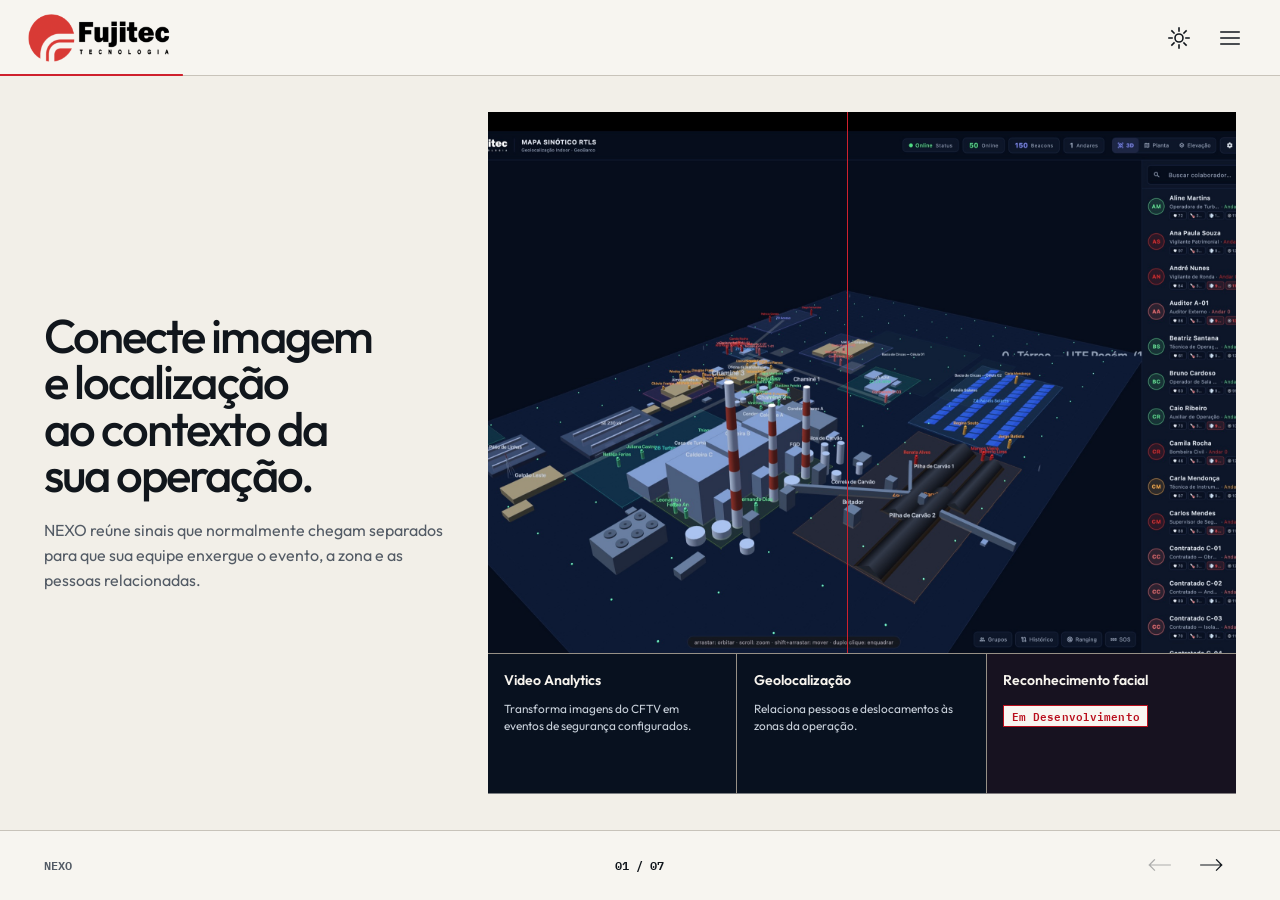
==== fujitec-apresentacao-geo-analitico.html @ db2b3e67 "Apresentação Fujitec NEXO — Video Analytics e Geolocalização Deck linear de 7 telas derivado da apre" ====
<!doctype html>
<html lang="pt-BR">
  <head>
    <meta charset="utf-8">
    <meta name="viewport" content="width=device-width, initial-scale=1, viewport-fit=cover">
    <meta name="theme-color" content="#f2efe8">
    <title>Fujitec — NEXO · Video Analytics e Geolocalização</title>
    <link rel="icon" href="assets/fujitec-global/brand/fujitec-icon-red.png" type="image/png" sizes="80x80">
    <link rel="stylesheet" href="assets/fujitec-global/css/tokens.css">
    <link rel="stylesheet" href="assets/fujitec-global/css/presentation.css">
    <link rel="stylesheet" href="assets/fujitec-global/css/responsive.css">
    <link rel="stylesheet" href="assets/fujitec-geo/css/geo.css">
  </head>
  <body>
    <!-- Deck derivado da apresentação global Fujitec: trilha linear única do NEXO cobrindo somente Geolocalização e Video Analytics, sem hub, sem RFID e sem as frentes CFTV e infraestrutura. Mídia e CSS reaproveitados de assets/fujitec-global. -->
    <main class="presentation" data-presentation data-theme="light" aria-label="Apresentação NEXO — Video Analytics e Geolocalização">
      <header class="presentation__header">
        <a class="brand-home" href="#nexo-01" data-route-link="nexo-01" aria-label="Fujitec — voltar ao início">
          <span class="brand-logo" role="img" aria-label="Fujitec Tecnologia">
            <span class="brand-logo__asset" aria-hidden="true">
              <span class="brand-logo__mark"></span>
              <span class="brand-logo__word"></span>
            </span>
          </span>
        </a>
        <div class="header-actions">
          <a class="header-control" href="fujitec-apresentacao-geo-analitico-dark.html#nexo-01" data-theme-link aria-label="Abrir tema escuro preservando a tela atual">
            <svg class="icon theme-icon--light" viewBox="0 0 24 24" aria-hidden="true"><circle cx="12" cy="12" r="4"></circle><path d="M12 2v3M12 19v3M2 12h3M19 12h3M4.9 4.9 7 7M17 17l2.1 2.1M19.1 4.9 17 7M7 17l-2.1 2.1"></path></svg>
            <svg class="icon theme-icon--dark" viewBox="0 0 24 24" aria-hidden="true"><path d="M20 15.2A8 8 0 0 1 8.8 4 8.2 8.2 0 1 0 20 15.2Z"></path></svg>
          </a>
          <button class="header-control" type="button" data-menu-toggle aria-expanded="false" aria-controls="presentation-menu" aria-label="Abrir menu de telas">
            <svg class="icon" viewBox="0 0 24 24" aria-hidden="true"><path d="M3 6h18M3 12h18M3 18h18"></path></svg>
          </button>
        </div>
      </header>

      <aside id="presentation-menu" class="presentation__menu" data-menu hidden aria-hidden="true" aria-label="Telas da apresentação">
        <nav>
          <a href="#nexo-01" data-route-link="nexo-01"><span>Visão geral</span><svg class="icon" viewBox="0 0 32 16" aria-hidden="true"><path d="M1 8h28M22 1l7 7-7 7"></path></svg></a>
          <a href="#nexo-05" data-route-link="nexo-05"><span>Mapa operacional</span><svg class="icon" viewBox="0 0 32 16" aria-hidden="true"><path d="M1 8h28M22 1l7 7-7 7"></path></svg></a>
          <a href="#nexo-06" data-route-link="nexo-06"><span>Crachá e localização</span><svg class="icon" viewBox="0 0 32 16" aria-hidden="true"><path d="M1 8h28M22 1l7 7-7 7"></path></svg></a>
          <a href="#nexo-03" data-route-link="nexo-03"><span>Zonas críticas</span><svg class="icon" viewBox="0 0 32 16" aria-hidden="true"><path d="M1 8h28M22 1l7 7-7 7"></path></svg></a>
          <a href="#nexo-04" data-route-link="nexo-04"><span>Pessoas por área</span><svg class="icon" viewBox="0 0 32 16" aria-hidden="true"><path d="M1 8h28M22 1l7 7-7 7"></path></svg></a>
          <a href="#nexo-02" data-route-link="nexo-02"><span>Video Analytics</span><svg class="icon" viewBox="0 0 32 16" aria-hidden="true"><path d="M1 8h28M22 1l7 7-7 7"></path></svg></a>
          <a href="#nexo-08" data-route-link="nexo-08"><span>Correlação e report</span><svg class="icon" viewBox="0 0 32 16" aria-hidden="true"><path d="M1 8h28M22 1l7 7-7 7"></path></svg></a>
        </nav>
      </aside>

      <div class="presentation__progress" aria-label="Progresso da trilha">
        <span data-progress role="progressbar" aria-label="Progresso da trilha" aria-valuemin="1" aria-valuemax="7" aria-valuenow="1"></span>
      </div>

      <div class="presentation__stage">
        <div class="presentation__track" data-track></div>
      </div>

      <footer class="presentation__footer" data-footer hidden>
        <span class="presentation__trail-label" data-trail-label></span>
        <span class="presentation__counter" data-counter>01 / 07</span>
        <nav class="presentation__nav" aria-label="Navegação da trilha">
          <button class="nav-button" type="button" data-prev aria-label="Tela anterior">
            <svg class="icon icon--left" viewBox="0 0 32 16" aria-hidden="true"><path d="M1 8h28M22 1l7 7-7 7"></path></svg>
          </button>
          <button class="nav-button" type="button" data-next aria-label="Próxima tela">
            <svg class="icon" viewBox="0 0 32 16" aria-hidden="true"><path d="M1 8h28M22 1l7 7-7 7"></path></svg>
          </button>
        </nav>
      </footer>
      <p class="presentation__live" data-live-region aria-live="polite" aria-atomic="true"></p>
    </main>
    <noscript>Esta apresentação requer JavaScript local para navegação e animações.</noscript>
    <script src="assets/fujitec-global/vendor/gsap.min.js"></script>
    <script type="module" src="assets/fujitec-geo/js/app.mjs"></script>
  </body>
</html>
---- assets/fujitec-global/css/tokens.css ----
@font-face {
  font-family: "Outfit";
  src: url("../fonts/outfit-regular.woff2") format("woff2");
  font-style: normal;
  font-weight: 400;
  font-display: swap;
}

@font-face {
  font-family: "Outfit";
  src: url("../fonts/outfit-medium.woff2") format("woff2");
  font-style: normal;
  font-weight: 500;
  font-display: swap;
}

@font-face {
  font-family: "Outfit";
  src: url("../fonts/outfit-semibold.woff2") format("woff2");
  font-style: normal;
  font-weight: 600;
  font-display: swap;
}

@font-face {
  font-family: "IBM Plex Mono";
  src: url("../fonts/ibm-plex-mono-semibold.woff2") format("woff2");
  font-style: normal;
  font-weight: 600;
  font-display: swap;
}

:root {
  color-scheme: light;
  --font-display: "Outfit", sans-serif;
  --font-mono: "IBM Plex Mono", monospace;
  --red: #cf202d;
  --red-strong: #b90f1d;
  --red-soft: #f7dadd;
  --ink: #11161c;
  --navy: #06101f;
  --bg: #f2efe8;
  --surface: #f8f6f1;
  --surface-2: #e9e6df;
  --surface-inverse: #08111f;
  --text: #11161c;
  --text-inverse: #f7f4ee;
  --muted: #535b65;
  --muted-inverse: #c8d0da;
  --brand-word: #000000;
  --line: #c8c3ba;
  --line-strong: #969086;
  --focus: #cf202d;
  --shadow: 0.75rem 1.1rem 1.6rem rgba(27, 25, 22, 0.18);
  --header-height: 4.75rem;
  --footer-height: 4.4rem;
  --gutter: clamp(1.25rem, 3.4vw, 4.5rem);
  --display-xl: clamp(2.65rem, 5vw, 5.9rem);
  --display-lg: clamp(2.15rem, 3.7vw, 4.45rem);
  --display-md: clamp(1.65rem, 2.5vw, 3rem);
  --body-lg: clamp(1rem, 1.2vw, 1.28rem);
  --body: clamp(0.94rem, 0.92vw, 1.08rem);
  --small: clamp(0.72rem, 0.7vw, 0.86rem);
}

[data-theme="dark"] {
  color-scheme: dark;
  --red: #e32733;
  --red-strong: #ff3d49;
  --red-soft: #4a161c;
  --ink: #f4f1eb;
  --navy: #050b14;
  --bg: #090c10;
  --surface: #0d1218;
  --surface-2: #111820;
  --surface-inverse: #f4f1eb;
  --text: #f4f1eb;
  --text-inverse: #11161c;
  --muted: #afb7c1;
  --muted-inverse: #515a64;
  --brand-word: #ffffff;
  --line: #303944;
  --line-strong: #56616e;
  --focus: #ff4b56;
  --shadow: 0.8rem 1.2rem 1.75rem rgba(0, 0, 0, 0.48);
}

*,
*::before,
*::after {
  box-sizing: border-box;
}

html {
  width: 100%;
  height: 100%;
  background: var(--bg);
  scroll-behavior: auto;
}

body {
  width: 100%;
  min-width: 20rem;
  height: 100%;
  margin: 0;
  overflow: hidden;
  background: var(--bg);
  color: var(--text);
  font-family: var(--font-display);
  font-size: 16px;
  font-synthesis: none;
  text-rendering: optimizeLegibility;
  -webkit-font-smoothing: antialiased;
}

button,
a {
  color: inherit;
  font: inherit;
}

button {
  border: 0;
}

a {
  text-decoration-thickness: 0.08em;
  text-underline-offset: 0.22em;
}

img,
video {
  display: block;
  max-width: 100%;
}

::selection {
  background: var(--red);
  color: #fff;
}

:focus-visible {
  outline: 3px solid var(--focus);
  outline-offset: 4px;
}

* {
  scrollbar-color: var(--red) var(--surface-2);
  scrollbar-width: thin;
}

*::-webkit-scrollbar {
  width: 0.6rem;
  height: 0.6rem;
}

*::-webkit-scrollbar-track {
  background: var(--surface-2);
}

*::-webkit-scrollbar-thumb {
  background: var(--red);
  border: 2px solid var(--surface-2);
}

[hidden] {
  display: none !important;
}

.sr-only,
.presentation__live {
  position: absolute !important;
  width: 1px !important;
  height: 1px !important;
  padding: 0 !important;
  margin: -1px !important;
  overflow: hidden !important;
  clip: rect(0, 0, 0, 0) !important;
  white-space: nowrap !important;
  border: 0 !important;
}

.icon {
  width: 1.5rem;
  height: 1.5rem;
  fill: none;
  stroke: currentColor;
  stroke-width: 1.6;
  stroke-linecap: square;
  stroke-linejoin: miter;
}

.icon--left {
  transform: scaleX(-1);
}
---- assets/fujitec-global/css/presentation.css ----
.presentation {
  position: relative;
  width: 100%;
  height: 100dvh;
  min-height: 32rem;
  overflow: hidden;
  background: var(--bg);
  color: var(--text);
  isolation: isolate;
}

.presentation__header {
  position: absolute;
  z-index: 60;
  top: 0;
  left: 0;
  right: 0;
  height: var(--header-height);
  display: flex;
  align-items: center;
  justify-content: space-between;
  padding: 0 clamp(1.25rem, 2.2vw, 2.5rem);
  border-bottom: 1px solid var(--line);
  background: color-mix(in srgb, var(--surface) 96%, transparent);
}

.brand-home {
  display: inline-flex;
  align-items: center;
  min-height: 2.6rem;
  text-decoration: none;
}

.brand-logo {
  position: relative;
  display: block;
  width: 8.85rem;
  height: 3rem;
  flex: 0 0 auto;
}

.brand-logo__asset {
  position: absolute;
  inset: 0 auto auto 0;
  width: 236px;
  height: 80px;
  transform: scale(0.6);
  transform-origin: left top;
}

.brand-logo__mark,
.brand-logo__word {
  position: absolute;
  top: 0;
  height: 80px;
}

.brand-logo__mark {
  left: 0;
  width: 80px;
  overflow: hidden;
  background: url("../brand/fujitec-logo-white.png") no-repeat 0 0 / 236px 80px;
}

.brand-logo__word {
  left: 80px;
  width: 156px;
  overflow: hidden;
}

.brand-logo__word::before {
  content: "";
  position: absolute;
  left: -80px;
  top: 0;
  width: 236px;
  height: 80px;
  background: var(--brand-word);
  -webkit-mask: url("../brand/fujitec-logo-white.png") no-repeat 0 0 / 236px 80px;
  mask: url("../brand/fujitec-logo-white.png") no-repeat 0 0 / 236px 80px;
}

.badge-card img {
  filter: brightness(0);
}

[data-theme="dark"] .badge-card img {
  filter: brightness(0) invert(1);
}

.header-actions {
  display: flex;
  align-items: center;
  gap: 0.5rem;
}

.header-control {
  width: 2.7rem;
  height: 2.7rem;
  display: inline-grid;
  place-items: center;
  background: transparent;
  color: var(--text);
  cursor: pointer;
  text-decoration: none;
  transition: color 180ms ease, background-color 180ms ease;
}

.header-control:hover {
  color: var(--red);
  background: var(--surface-2);
}

.theme-icon--dark,
[data-theme="dark"] .theme-icon--light {
  display: none;
}

[data-theme="dark"] .theme-icon--dark {
  display: block;
}

.presentation__menu {
  position: absolute;
  z-index: 70;
  top: calc(var(--header-height) + 0.75rem);
  right: 1.25rem;
  width: min(26rem, calc(100vw - 2.5rem));
  padding: 0.75rem;
  background: var(--surface);
  box-shadow: var(--shadow);
  border: 1px solid var(--line);
}

.presentation__menu nav {
  display: grid;
}

.presentation__menu a {
  display: grid;
  grid-template-columns: 0.8rem 1fr auto;
  align-items: center;
  gap: 0.9rem;
  min-height: 3.9rem;
  padding: 0.75rem;
  border-bottom: 1px solid var(--line);
  text-decoration: none;
  font-weight: 500;
}

.presentation__menu a:last-child {
  border-bottom: 0;
}

.presentation__menu a::before {
  content: "";
  width: 0.58rem;
  height: 0.58rem;
  background: var(--red);
}

.presentation__menu a:hover {
  background: var(--surface-2);
}

.presentation__menu .icon {
  width: 1.25rem;
}

.presentation__stage {
  position: absolute;
  z-index: 1;
  top: var(--header-height);
  right: 0;
  bottom: 0;
  left: 0;
  overflow: hidden;
}

.presentation__track,
.screen {
  position: absolute;
  inset: 0;
}

.screen {
  visibility: hidden;
  overflow: hidden;
  opacity: 0;
  pointer-events: none;
}

.screen[data-active="true"] {
  visibility: visible;
  opacity: 1;
  pointer-events: auto;
}

.presentation__progress {
  position: absolute;
  z-index: 64;
  top: calc(var(--header-height) - 2px);
  left: 0;
  width: 100%;
  height: 2px;
  background: transparent;
  pointer-events: none;
}

.presentation__progress span {
  display: block;
  width: 100%;
  height: 100%;
  background: var(--red);
  transform: scaleX(var(--progress, 0));
  transform-origin: left center;
  transition: transform 420ms cubic-bezier(0.16, 1, 0.3, 1);
}

.presentation__footer {
  position: absolute;
  z-index: 50;
  right: 0;
  bottom: 0;
  left: 0;
  height: var(--footer-height);
  display: grid;
  grid-template-columns: 1fr auto 1fr;
  align-items: center;
  padding: 0 var(--gutter);
  border-top: 1px solid var(--line);
  background: color-mix(in srgb, var(--surface) 96%, transparent);
}

.presentation__footer[hidden] {
  display: none;
}

.presentation__trail-label,
.presentation__counter {
  font-family: var(--font-mono);
  font-size: var(--small);
  font-variant-numeric: tabular-nums;
}

.presentation__trail-label {
  color: var(--muted);
}

.presentation__counter {
  min-width: 5.8rem;
  text-align: center;
  color: var(--text);
}

.presentation__nav {
  grid-column: 3;
  justify-self: end;
  display: flex;
  align-items: center;
  gap: 0.35rem;
}

.nav-button {
  width: 3rem;
  height: 3rem;
  display: grid;
  place-items: center;
  background: transparent;
  color: var(--text);
  cursor: pointer;
  transition: background-color 180ms ease, color 180ms ease;
}

.nav-button:hover {
  color: var(--red);
  background: var(--surface-2);
}

[data-white-key] {
  transition: opacity 180ms ease;
}

[data-theme="dark"] [data-white-key]:not([data-keyed="true"]) {
  opacity: 0;
}

/* Hub */
.hub {
  background: var(--surface);
}

.hub__field {
  position: absolute;
  z-index: 1;
  display: block;
  overflow: hidden;
  color: var(--text-inverse);
  text-decoration: none;
  background: var(--surface-inverse);
}

.hub__field--nexo,
.hub__field--infra {
  color: #fff;
}

.hub__field::after {
  content: "";
  position: absolute;
  inset: 0;
  z-index: 4;
  border: 2px solid var(--red);
  opacity: 0;
  pointer-events: none;
  transition: opacity 220ms ease;
}

.hub__field:hover::after,
.hub__field:focus-visible::after {
  opacity: 1;
}

.hub__field > img {
  width: 100%;
  height: 100%;
  object-fit: cover;
  transition: transform 820ms cubic-bezier(0.16, 1, 0.3, 1);
}

.hub__field:hover > img,
.hub__field:focus-visible > img {
  transform: scale(1.035);
}

.hub__field--nexo {
  top: 0;
  left: 0;
  width: 68%;
  height: 52%;
}

.hub__field--nexo img {
  object-position: 46% 69%;
}

.hub__field--infra {
  bottom: 0;
  left: 0;
  width: 46%;
  height: 48%;
}

.hub__field--infra img {
  object-position: 48% 45%;
}

.hub__field--cftv {
  top: 0;
  right: 0;
  width: 32%;
  height: 100%;
  color: var(--text);
  background: var(--surface);
}

.hub__field--cftv .product-cutout {
  position: absolute;
  top: 16%;
  right: 1%;
  bottom: 6%;
  width: 98%;
  height: 78%;
  object-fit: contain;
  object-position: center bottom;
}

[data-theme="dark"] .hub__field--cftv {
  color: var(--text);
  background: var(--surface);
}

.hub__shade {
  position: absolute;
  z-index: 1;
  inset: 0;
  background: linear-gradient(180deg, rgba(5, 10, 18, 0.78) 0%, rgba(5, 10, 18, 0.08) 48%, rgba(5, 10, 18, 0.8) 100%);
}

.hub__label {
  position: absolute;
  z-index: 3;
  left: clamp(1.5rem, 3vw, 3.4rem);
  display: grid;
  gap: 0.45rem;
  max-width: min(31rem, 78%);
}

.hub__label::before {
  content: "";
  position: absolute;
  top: 0.45rem;
  left: -1.25rem;
  width: 0.65rem;
  height: 0.65rem;
  background: var(--red);
}

.hub__label--top {
  top: clamp(1.9rem, 4vh, 3.5rem);
}

.hub__field--infra .hub__label--bottom {
  bottom: clamp(5.1rem, 9vh, 6.5rem);
}

.hub__label strong {
  font-size: clamp(1rem, 1.35vw, 1.5rem);
  font-weight: 600;
  line-height: 1.1;
}

.hub__label > span:not(.development-status) {
  color: color-mix(in srgb, currentColor 74%, transparent);
  font-family: var(--font-mono);
  font-size: clamp(0.64rem, 0.65vw, 0.8rem);
  line-height: 1.45;
}

.development-status {
  display: flex;
  flex-wrap: wrap;
  align-items: center;
  gap: 0.55rem;
  font-family: var(--font-mono);
  font-size: clamp(0.62rem, 0.62vw, 0.76rem);
}

.development-status strong,
.resource-item--development > strong {
  display: inline-flex;
  width: max-content;
  padding: 0.28rem 0.46rem;
  border: 1px solid currentColor;
  color: var(--red-strong);
  background: var(--surface);
  font-family: var(--font-mono);
  font-size: 0.68rem;
  line-height: 1;
  text-transform: none;
  letter-spacing: 0.01em;
}

.hub__field--nexo .development-status strong {
  color: #fff;
  background: var(--red);
  border-color: var(--red);
}

.hub__explore {
  position: absolute;
  z-index: 3;
  left: clamp(1.5rem, 3vw, 3.4rem);
  bottom: clamp(1.35rem, 3vh, 2.2rem);
  display: flex;
  align-items: center;
  gap: 0.8rem;
  font-family: var(--font-mono);
  font-size: var(--small);
}

.hub__field--cftv .hub__explore {
  right: clamp(1.5rem, 3vw, 3.4rem);
  left: auto;
}

.hub__explore .icon {
  width: 2.2rem;
  color: var(--red);
  transition: transform 220ms ease;
}

.hub__field:hover .hub__explore .icon,
.hub__field:focus-visible .hub__explore .icon {
  transform: translateX(0.45rem);
}

.hub__message {
  position: absolute;
  z-index: 8;
  top: 30%;
  left: 40%;
  width: 29%;
  min-width: 21rem;
  min-height: 43%;
  display: flex;
  flex-direction: column;
  justify-content: center;
  padding: clamp(1.8rem, 3vw, 3.5rem);
  background: var(--surface);
  box-shadow: var(--shadow);
}

.hub__message h1 {
  margin: 0;
  font-size: clamp(1.42rem, 1.65vw, 2rem);
  font-weight: 500;
  line-height: 1.2;
  letter-spacing: -0.025em;
  text-wrap: balance;
}

.hub__brand-logo {
  position: relative;
  display: block;
  width: min(232px, 100%);
  max-width: 100%;
  aspect-ratio: 232 / 76;
  height: auto;
  margin-bottom: clamp(1rem, 2.1vh, 1.6rem);
}

.hub__brand-logo > img {
  display: block;
  width: 100%;
  height: 100%;
  object-fit: contain;
  object-position: left center;
}

.hub__brand-logo--light::after {
  position: absolute;
  inset: 0;
  content: "";
  background: #000;
  clip-path: inset(0 0 0 33.62%);
  -webkit-mask: url("../brand/fujitec-logo.png") no-repeat 0 0 / 100% 100%;
  mask: url("../brand/fujitec-logo.png") no-repeat 0 0 / 100% 100%;
  pointer-events: none;
}

.hub__message p {
  max-width: 29ch;
  margin: clamp(1.1rem, 2vh, 1.8rem) 0 0;
  padding-top: 1.2rem;
  border-top: 1px solid var(--red);
  color: var(--muted);
  font-family: var(--font-mono);
  font-size: clamp(0.7rem, 0.75vw, 0.9rem);
  line-height: 1.6;
}

.hub__route,
.hub__junction {
  position: absolute;
  z-index: 9;
  background: var(--red);
  pointer-events: none;
}

.hub__route--horizontal {
  top: 30%;
  left: 40%;
  width: 28%;
  height: 1px;
}

.hub__route--vertical {
  top: 0;
  left: 68%;
  width: 1px;
  height: 100%;
}

.hub__junction {
  width: 0.7rem;
  height: 0.7rem;
}

.hub__junction--top {
  top: -0.35rem;
  left: calc(68% - 0.35rem);
}

.hub__junction--center {
  top: calc(73% - 0.35rem);
  left: calc(68% - 0.35rem);
  width: 1.2rem;
  height: 1.2rem;
}

.hub__junction--left {
  top: calc(52% - 0.32rem);
  left: calc(40% - 0.32rem);
}

/* Shared slide composition */
.slide {
  background: var(--bg);
}

.slide__inner {
  position: absolute;
  inset: 0 0 var(--footer-height);
  display: grid;
  grid-template-columns: minmax(21rem, 37%) 1fr;
  gap: clamp(1.5rem, 3vw, 4rem);
  padding: clamp(1.6rem, 4vh, 3.8rem) var(--gutter);
  overflow: hidden;
}

.slide__copy {
  position: relative;
  z-index: 3;
  align-self: center;
  max-width: 42rem;
}

.slide__copy h2 {
  max-width: 14ch;
  margin: 0;
  color: var(--text);
  font-size: var(--display-lg);
  font-weight: 500;
  line-height: 0.98;
  letter-spacing: -0.04em;
  text-wrap: balance;
}

.slide__copy > p {
  max-width: 62ch;
  margin: clamp(1.2rem, 2.2vh, 2rem) 0 0;
  color: var(--muted);
  font-size: var(--body-lg);
  line-height: 1.55;
}

.slide__visual {
  position: relative;
  z-index: 1;
  min-width: 0;
  min-height: 0;
  overflow: hidden;
}

.route-action {
  display: inline-flex;
  align-items: center;
  gap: 1rem;
  margin-top: 2rem;
  padding: 0.85rem 0;
  border-bottom: 1px solid var(--red);
  color: var(--text);
  font-family: var(--font-mono);
  font-size: var(--small);
  text-decoration: none;
}

.route-action .icon {
  width: 2.4rem;
  color: var(--red);
  transition: transform 200ms ease;
}

.route-action:hover .icon,
.route-action:focus-visible .icon {
  transform: translateX(0.45rem);
}

.visual-image {
  width: 100%;
  height: 100%;
  object-fit: cover;
}

/* NEXO overview */
.slide--nexo-overview .slide__inner {
  grid-template-columns: minmax(19rem, 34%) 1fr;
}

.overview-visual {
  position: absolute;
  inset: 0;
  display: grid;
  grid-template-rows: minmax(0, 1fr) auto;
  background: var(--surface-inverse);
  color: var(--text-inverse);
}

.overview-visual__map {
  position: relative;
  min-height: 0;
  margin: 0;
  overflow: hidden;
}

.overview-visual__map img {
  object-position: center 66%;
}

.map-scan {
  position: absolute;
  top: 0;
  bottom: 0;
  left: 48%;
  width: 1px;
  background: var(--red);
  animation: map-scan 6.5s cubic-bezier(0.65, 0, 0.35, 1) infinite alternate;
}

@keyframes map-scan {
  from { transform: translateX(-22vw); }
  to { transform: translateX(22vw); }
}

.resource-grid {
  display: grid;
  grid-template-columns: repeat(4, 1fr);
  border-top: 1px solid var(--line-strong);
}

.resource-item {
  min-height: 8.7rem;
  padding: clamp(0.8rem, 1.3vw, 1.35rem);
  border-right: 1px solid var(--line-strong);
}

.resource-item:last-child {
  border-right: 0;
}

.resource-item h3 {
  margin: 0;
  font-size: clamp(0.88rem, 0.9vw, 1.08rem);
  font-weight: 600;
}

.resource-item p {
  margin: 0.7rem 0 0;
  color: var(--muted-inverse);
  font-size: clamp(0.74rem, 0.72vw, 0.88rem);
  line-height: 1.45;
}

.resource-item--development {
  background: color-mix(in srgb, var(--red) 8%, transparent);
}

.resource-item--development > strong {
  margin-top: 1rem;
}

/* Video Analytics */
.slide--video-pair .slide__inner,
.slide--dual-map .slide__inner,
.slide--camera-family .slide__inner {
  grid-template-columns: 1fr;
  grid-template-rows: auto minmax(0, 1fr);
  gap: clamp(1.2rem, 2vh, 2rem);
}

.slide--video-pair .slide__copy,
.slide--dual-map .slide__copy,
.slide--camera-family .slide__copy {
  display: grid;
  grid-template-columns: minmax(20rem, 0.8fr) minmax(20rem, 1fr);
  align-items: end;
  gap: 2.5rem;
  max-width: none;
}

.slide--video-pair .slide__copy h2,
.slide--dual-map .slide__copy h2,
.slide--camera-family .slide__copy h2 {
  max-width: 18ch;
  font-size: clamp(2.1rem, 3.4vw, 4rem);
}

.slide--video-pair .slide__copy > p,
.slide--dual-map .slide__copy > p,
.slide--camera-family .slide__copy > p {
  margin: 0;
  justify-self: end;
}

.video-pair {
  height: 100%;
  display: grid;
  grid-template-columns: 0.84fr 1.16fr;
  gap: 1px;
  background: var(--line);
}

.video-panel {
  position: relative;
  min-height: 0;
  margin: 0;
  overflow: hidden;
  background: var(--surface-inverse);
}

.video-panel video {
  width: 100%;
  height: 100%;
  object-fit: cover;
}

.video-panel figcaption {
  position: absolute;
  z-index: 2;
  right: 0;
  bottom: 0;
  left: 0;
  display: grid;
  grid-template-columns: auto 1fr;
  align-items: center;
  gap: 1.4rem;
  padding: 1.05rem 1.25rem;
  background: rgba(5, 10, 18, 0.9);
  color: #fff;
}

.video-panel figcaption strong {
  color: var(--red-strong);
  font-family: var(--font-mono);
  font-size: var(--small);
}

.video-panel figcaption span {
  color: #d7dce2;
  font-size: var(--small);
  line-height: 1.4;
}

/* Zone map */
.slide--zone-map .slide__inner {
  display: block;
  padding: 0;
}

.slide--zone-map .slide__copy {
  position: absolute;
  z-index: 4;
  top: clamp(1.8rem, 5vh, 4.5rem);
  left: var(--gutter);
  width: min(38rem, 40vw);
  padding: clamp(1.6rem, 2.8vw, 3rem);
  background: var(--surface);
  box-shadow: var(--shadow);
}

.slide--zone-map .slide__copy h2 {
  font-size: clamp(2rem, 3.5vw, 4.5rem);
}

.slide--zone-map .slide__visual {
  position: absolute;
  inset: 0;
}

.zone-map {
  position: absolute;
  inset: 0;
  margin: 0;
  background: var(--surface-inverse);
}

.zone-map img {
  width: 100%;
  height: 100%;
  object-fit: cover;
  object-position: center;
}

.zone-map::after {
  content: "";
  position: absolute;
  inset: 0;
  background: linear-gradient(90deg, rgba(3, 8, 15, 0.22), transparent 58%);
  pointer-events: none;
}

.zone-map__routes span {
  position: absolute;
  z-index: 2;
  width: clamp(1.1rem, 1.4vw, 1.6rem);
  height: clamp(1.1rem, 1.4vw, 1.6rem);
  border: 2px solid var(--red);
  animation: zone-pulse 2.8s cubic-bezier(0.16, 1, 0.3, 1) infinite;
}

.zone-map__routes span:nth-child(1) { top: 31%; left: 62%; }
.zone-map__routes span:nth-child(2) { top: 51%; left: 72%; animation-delay: 0.7s; }
.zone-map__routes span:nth-child(3) { top: 67%; left: 54%; animation-delay: 1.4s; }

@keyframes zone-pulse {
  0% { opacity: 0.55; transform: scale(0.72); }
  70%, 100% { opacity: 1; transform: scale(1.16); }
}

.zone-map figcaption {
  position: absolute;
  z-index: 3;
  right: var(--gutter);
  bottom: clamp(1.5rem, 4vh, 3.5rem);
  display: grid;
  gap: 1px;
}

.zone-map figcaption span {
  min-width: 13rem;
  padding: 0.8rem 1rem;
  background: rgba(5, 10, 18, 0.9);
  color: #fff;
  font-family: var(--font-mono);
  font-size: var(--small);
  transform: translateX(calc(var(--zone-index) * -1rem));
}

/* People map */
.slide--people-map .slide__inner {
  grid-template-columns: minmax(18rem, 31%) 1fr;
}

.people-map {
  height: 100%;
  display: grid;
  grid-template-columns: minmax(0, 1fr) minmax(13rem, 28%);
  background: var(--surface-inverse);
}

.people-map figure {
  position: relative;
  min-width: 0;
  margin: 0;
  overflow: hidden;
}

.people-map figure img {
  object-position: 46% 64%;
}

.location-pulse {
  position: absolute;
  width: 0.7rem;
  height: 0.7rem;
  background: var(--red);
  outline: 1px solid var(--red);
  outline-offset: 0.45rem;
  animation: zone-pulse 2.4s infinite;
}

.location-pulse--one { top: 56%; left: 48%; }
.location-pulse--two { top: 67%; left: 63%; animation-delay: 1.1s; }

.people-map__list {
  display: grid;
  grid-template-rows: repeat(4, 1fr);
  border-left: 1px solid var(--line-strong);
}

.people-map__list article {
  padding: clamp(0.8rem, 1.35vw, 1.4rem);
  border-bottom: 1px solid var(--line-strong);
  color: var(--text-inverse);
}

.people-map__list article:last-child {
  border-bottom: 0;
}

.people-map__list h3,
.people-map__list p {
  margin: 0;
}

.people-map__list h3 {
  color: var(--red-strong);
  font-size: 0.96rem;
}

.people-map__list p {
  margin-top: 0.45rem;
  color: var(--muted-inverse);
  font-size: clamp(0.72rem, 0.7vw, 0.86rem);
  line-height: 1.42;
}

/* Dual maps */
.dual-map {
  height: 100%;
  display: grid;
  grid-template-columns: 1fr 1fr;
  gap: 1px;
  background: var(--line);
}

.dual-map figure {
  position: relative;
  min-height: 0;
  margin: 0;
  overflow: hidden;
  background: var(--surface-inverse);
}

.dual-map img {
  width: 100%;
  height: 100%;
  object-fit: cover;
  object-position: center;
  transition: transform 800ms cubic-bezier(0.16, 1, 0.3, 1);
}

.dual-map figure:hover img {
  transform: scale(1.025);
}

.dual-map figcaption {
  position: absolute;
  right: 0;
  bottom: 0;
  left: 0;
  display: grid;
  grid-template-columns: auto 1fr;
  gap: 1.4rem;
  padding: 1rem 1.25rem;
  background: rgba(5, 10, 18, 0.9);
  color: #fff;
}

.dual-map figcaption strong {
  color: var(--red-strong);
  font-family: var(--font-mono);
}

.dual-map figcaption span {
  color: #c8d0da;
  font-size: var(--small);
}

/* Badge system */
.slide--badge-system .slide__inner {
  grid-template-columns: minmax(18rem, 32%) 1fr;
}

.badge-system {
  position: relative;
  height: 100%;
  background: var(--surface-inverse);
  color: var(--text-inverse);
  overflow: hidden;
}

.badge-system__map {
  position: absolute;
  inset: 0 38% 0 0;
  margin: 0;
}

.badge-system__map img {
  opacity: 0.86;
  object-position: 58% center;
}

.badge-system__map::after {
  content: "";
  position: absolute;
  inset: 0;
  background: linear-gradient(90deg, transparent 52%, var(--surface-inverse) 100%);
}

.badge-system__device {
  position: absolute;
  z-index: 2;
  top: 50%;
  left: 47%;
  transform: translate(-50%, -50%);
}

.badge-card {
  position: relative;
  z-index: 2;
  width: clamp(9rem, 12vw, 13rem);
  aspect-ratio: 0.69;
  display: flex;
  flex-direction: column;
  justify-content: space-between;
  padding: 1.15rem;
  background: var(--surface);
  color: var(--text);
  box-shadow: 0.7rem 1rem 2.8rem rgba(0, 0, 0, 0.36);
}

.badge-card img {
  width: 6.2rem;
}

.badge-card span {
  font-family: var(--font-mono);
  font-size: 0.68rem;
}

.badge-card i {
  position: absolute;
  right: 1rem;
  bottom: 1rem;
  width: 1rem;
  height: 1rem;
  background: var(--red);
}

.badge-signal {
  position: absolute;
  top: 50%;
  left: 50%;
  width: 17rem;
  height: 17rem;
  border: 1px solid var(--red);
  transform: translate(-50%, -50%) rotate(45deg);
  animation: badge-signal 3.6s ease-out infinite;
}

.badge-signal--two {
  animation-delay: 1.8s;
}

@keyframes badge-signal {
  0% { opacity: 0.8; transform: translate(-50%, -50%) rotate(45deg) scale(0.38); }
  100% { opacity: 0; transform: translate(-50%, -50%) rotate(45deg) scale(1); }
}

.badge-system__points {
  position: absolute;
  z-index: 3;
  top: 0;
  right: 0;
  bottom: 0;
  width: 38%;
  display: grid;
  grid-template-rows: repeat(4, 1fr);
  border-left: 1px solid var(--line-strong);
}

.badge-system__points article {
  padding: clamp(0.85rem, 1.4vw, 1.5rem);
  border-bottom: 1px solid var(--line-strong);
}

.badge-system__points article:last-child {
  border-bottom: 0;
}

.badge-system__points h3,
.badge-system__points p {
  margin: 0;
}

.badge-system__points h3 {
  font-size: clamp(0.88rem, 0.9vw, 1.08rem);
}

.badge-system__points p {
  margin-top: 0.5rem;
  color: var(--muted-inverse);
  font-size: clamp(0.7rem, 0.68vw, 0.84rem);
  line-height: 1.4;
}

/* RFID */
.rfid-intro {
  height: 100%;
  display: grid;
  grid-template-columns: minmax(0, 1fr) minmax(11rem, 23%);
  background: var(--surface-2);
}

.rfid-intro figure {
  min-width: 0;
  margin: 0;
  padding: clamp(1rem, 2vw, 2rem);
}

.rfid-intro figure img {
  width: 100%;
  height: 100%;
  object-fit: contain;
  object-position: center;
}

.rfid-intro ol {
  display: grid;
  grid-template-rows: repeat(5, 1fr);
  margin: 0;
  padding: 0;
  list-style: none;
  background: var(--surface-inverse);
  color: var(--text-inverse);
}

.rfid-intro li {
  display: grid;
  grid-template-columns: 2.5rem 1fr;
  align-items: center;
  padding: 0 1rem;
  border-bottom: 1px solid var(--line-strong);
}

.rfid-intro li:last-child {
  border-bottom: 0;
}

.rfid-intro li span {
  color: var(--red-strong);
  font-family: var(--font-mono);
  font-size: var(--small);
}

.rfid-intro li strong {
  font-size: clamp(0.82rem, 0.85vw, 1rem);
  font-weight: 500;
}

.slide--rfid-tabs .slide__inner {
  grid-template-columns: minmax(18rem, 31%) 1fr;
}

.rfid-demo {
  height: 100%;
  display: grid;
  grid-template-rows: auto minmax(0, 1fr);
  background: var(--surface-2);
}

.rfid-demo__tabs {
  display: grid;
  grid-template-columns: repeat(5, 1fr);
  border-bottom: 1px solid var(--line);
}

.rfid-demo__tabs button {
  min-height: 4.5rem;
  padding: 0.65rem;
  border-right: 1px solid var(--line);
  background: var(--surface);
  color: var(--muted);
  cursor: pointer;
  font-size: clamp(0.7rem, 0.7vw, 0.84rem);
  text-align: left;
}

.rfid-demo__tabs button:last-child {
  border-right: 0;
}

.rfid-demo__tabs button span {
  display: block;
  margin-bottom: 0.3rem;
  color: var(--red);
  font-family: var(--font-mono);
  font-size: 0.63rem;
}

.rfid-demo__tabs button[aria-selected="true"] {
  background: var(--surface-inverse);
  color: var(--text-inverse);
}

.rfid-demo__panels,
.rfid-demo__panels figure {
  min-height: 0;
  height: 100%;
}

.rfid-demo__panels figure {
  position: relative;
  margin: 0;
  padding: clamp(1rem, 2.3vw, 2.4rem);
}

.rfid-demo__panels img {
  width: 100%;
  height: 100%;
  object-fit: contain;
}

.rfid-demo__panels figcaption {
  position: absolute;
  right: 1rem;
  bottom: 1rem;
  padding: 0.45rem 0.6rem;
  background: var(--red);
  color: #fff;
  font-family: var(--font-mono);
  font-size: 0.66rem;
}

/* Correlation */
.slide--correlation .slide__inner {
  grid-template-columns: minmax(19rem, 34%) 1fr;
}

.correlation {
  position: relative;
  height: 100%;
  display: grid;
  grid-template-rows: minmax(0, 1fr) auto;
  gap: 1rem;
  padding: 2.5rem 2rem 8rem;
  background: var(--surface-inverse);
  color: var(--text-inverse);
}

[data-theme="dark"] .correlation {
  color: var(--text);
}

.correlation__flow {
  position: relative;
  min-height: 0;
  display: grid;
  grid-template-columns: repeat(5, 1fr);
  align-items: center;
}

.correlation__line {
  position: absolute;
  top: 50%;
  right: 8%;
  left: 8%;
  height: 2px;
  background: var(--red);
}

.correlation article {
  position: relative;
  z-index: 2;
  min-height: 10.5rem;
  margin: calc((var(--chain-index) % 2) * 10rem) 0 0;
  padding: 1.1rem;
  border-top: 2px solid var(--red);
  background: #101b29;
}

.correlation article:nth-of-type(even) {
  margin-top: -10rem;
}

.correlation article > span {
  color: var(--red-strong);
  font-family: var(--font-mono);
  font-size: 0.7rem;
}

.correlation h3,
.correlation p {
  margin: 0;
}

.correlation h3 {
  margin-top: 0.7rem;
  font-size: clamp(0.9rem, 1vw, 1.15rem);
}

.correlation p {
  margin-top: 0.5rem;
  color: #c8d0da;
  font-size: clamp(0.7rem, 0.68vw, 0.82rem);
  line-height: 1.4;
}

.correlation__report {
  position: absolute;
  right: 2rem;
  bottom: 1rem;
  left: 2rem;
  z-index: 3;
  display: grid;
  grid-template-columns: 4.5rem minmax(0, 1fr) auto;
  gap: 1rem;
  align-items: center;
  min-height: 6.5rem;
  padding: 0.7rem 0.9rem;
  border-top: 2px solid var(--red);
  background: #101b29;
}

.correlation__report-preview {
  width: 4rem;
  height: 5.1rem;
  display: block;
  overflow: hidden;
  border: 1px solid #526274;
  background: #fff;
}

.correlation__report-preview img {
  width: 100%;
  height: 100%;
  display: block;
  object-fit: cover;
  object-position: top center;
}

.correlation__report-copy {
  min-width: 0;
}

.correlation__report-copy > span {
  color: var(--red-strong);
  font-family: var(--font-mono);
  font-size: 0.64rem;
  letter-spacing: 0.08em;
  text-transform: uppercase;
}

.correlation__report-copy h3,
.correlation__report-copy p {
  margin: 0;
}

.correlation__report-copy h3 {
  margin-top: 0.35rem;
  font-size: clamp(0.9rem, 1vw, 1.1rem);
}

.correlation__report-copy p {
  margin-top: 0.3rem;
  color: #c8d0da;
  font-size: 0.72rem;
}

.correlation__report-link {
  display: inline-flex;
  align-items: center;
  gap: 0.55rem;
  color: #fff;
  font-family: var(--font-mono);
  font-size: 0.7rem;
  text-decoration: none;
  white-space: nowrap;
}

.correlation__report-link:hover,
.correlation__report-link:focus-visible {
  color: var(--red-strong);
}

.correlation__report-link .icon {
  width: 1.7rem;
  color: var(--red);
}

/* CCTV */
.slide--camera-hero {
  background: var(--surface);
}

.slide--camera-hero .slide__inner {
  grid-template-columns: minmax(19rem, 39%) 1fr;
}

.camera-hero {
  position: relative;
  height: 100%;
  background: var(--surface-2);
  overflow: hidden;
}

.camera-hero figure {
  position: absolute;
  inset: 1rem 0 6.5rem 0;
  margin: 0;
}

.camera-hero figure img {
  width: 100%;
  height: 100%;
  object-fit: contain;
  object-position: center bottom;
}

.camera-hero__spec {
  position: absolute;
  right: 0;
  bottom: 0;
  left: 0;
  display: grid;
  grid-template-columns: 1fr auto;
  align-items: center;
  gap: 1rem;
  min-height: 6.5rem;
  padding: 1rem 1.4rem;
  background: var(--surface-inverse);
  color: var(--text-inverse);
}

.camera-hero__spec p {
  max-width: 48ch;
  margin: 0;
  color: var(--muted-inverse);
  font-size: var(--small);
  line-height: 1.45;
}

.camera-hero__spec div {
  display: flex;
  flex-wrap: wrap;
  justify-content: flex-end;
  gap: 0.45rem;
}

.camera-hero__spec span,
.cabling__tags span {
  padding: 0.45rem 0.6rem;
  border: 1px solid var(--red);
  color: var(--text-inverse);
  font-family: var(--font-mono);
  font-size: 0.66rem;
}

.camera-family {
  height: 100%;
  display: grid;
  grid-template-columns: 1.18fr 0.94fr 0.88fr;
  gap: 1px;
  background: var(--line);
}

.camera-family article {
  min-width: 0;
  min-height: 0;
  display: grid;
  grid-template-rows: minmax(0, 1fr) auto;
  background: var(--surface);
}

.camera-family figure {
  position: relative;
  min-height: 0;
  margin: 0;
  padding: clamp(0.8rem, 1.8vw, 2rem);
  background: var(--surface-2);
  overflow: hidden;
}

.camera-family figure img {
  position: absolute;
  inset: 0;
  width: 100%;
  height: 100%;
  object-fit: contain;
  transition: transform 700ms cubic-bezier(0.16, 1, 0.3, 1);
}

.camera-family article:hover figure img {
  transform: scale(1.04);
}

.camera-family article > div {
  min-height: 8.2rem;
  padding: 1rem 1.2rem;
}

.camera-family h3,
.camera-family p {
  margin: 0;
}

.camera-family h3 {
  color: var(--red);
  font-size: clamp(1rem, 1.25vw, 1.45rem);
}

.camera-family p {
  margin-top: 0.55rem;
  color: var(--muted);
  font-size: var(--small);
  line-height: 1.42;
}

.slide--accessories .slide__inner {
  grid-template-columns: minmax(19rem, 32%) 1fr;
}

.accessories {
  height: 100%;
  display: grid;
  grid-template-columns: 1fr 1.15fr;
  gap: 1px;
  background: var(--line);
}

.accessories article {
  min-width: 0;
  display: grid;
  grid-template-rows: minmax(0, 1fr) auto;
  background: var(--surface-2);
}

.accessories figure {
  min-height: 0;
  margin: 0;
  padding: clamp(1.2rem, 2.5vw, 3rem);
}

.accessories img {
  width: 100%;
  height: 100%;
  object-fit: contain;
}

.accessories article > div {
  min-height: 10rem;
  padding: 1.1rem 1.25rem;
  background: var(--surface-inverse);
  color: var(--text-inverse);
}

.accessories h3,
.accessories p {
  margin: 0;
}

.accessories h3 {
  color: var(--red-strong);
  font-size: clamp(1.1rem, 1.4vw, 1.7rem);
}

.accessories p {
  margin-top: 0.65rem;
  color: var(--muted-inverse);
  font-size: var(--small);
  line-height: 1.5;
}

/* Infrastructure */
.slide--infra-overview .slide__inner {
  grid-template-columns: minmax(18rem, 34%) 1fr;
}

.infra-overview {
  position: relative;
  height: 100%;
  display: grid;
  grid-template-columns: minmax(0, 1fr) minmax(15rem, 34%);
  background: var(--surface-inverse);
  overflow: hidden;
}

.infra-overview figure {
  min-width: 0;
  margin: 0;
}

.infra-overview figure img {
  object-position: 45% center;
}

.infra-overview > div {
  display: grid;
  grid-template-rows: repeat(3, 1fr);
  border-left: 1px solid var(--line-strong);
}

.infra-overview article {
  padding: clamp(1rem, 1.7vw, 1.8rem);
  border-bottom: 1px solid var(--line-strong);
  color: var(--text-inverse);
}

.infra-overview article:last-child {
  border-bottom: 0;
}

.infra-overview h3,
.infra-overview p {
  margin: 0;
}

.infra-overview h3 {
  color: var(--red-strong);
  font-size: clamp(0.94rem, 1.05vw, 1.3rem);
}

.infra-overview p {
  margin-top: 0.6rem;
  color: var(--muted-inverse);
  font-size: var(--small);
  line-height: 1.45;
}

.slide--cabling .slide__inner {
  grid-template-columns: minmax(19rem, 35%) 1fr;
}

.cabling {
  height: 100%;
  display: grid;
  grid-template-rows: minmax(0, 1fr) auto;
  background: var(--surface-inverse);
}

.cabling figure {
  min-height: 0;
  margin: 0;
  overflow: hidden;
}

.cabling figure img {
  object-position: center 45%;
}

.cabling__content {
  display: grid;
  grid-template-columns: auto 1fr;
  align-items: center;
  gap: 1rem;
  padding: 1rem 1.25rem;
  color: var(--text-inverse);
}

.cabling__tags {
  display: flex;
  flex-wrap: wrap;
  gap: 0.4rem;
}

.cabling__content ul {
  display: flex;
  flex-wrap: wrap;
  justify-content: flex-end;
  gap: 0.65rem 1.4rem;
  margin: 0;
  padding: 0;
  list-style: none;
  color: var(--muted-inverse);
  font-size: var(--small);
}

.cabling__content li::before {
  content: "";
  display: inline-block;
  width: 0.45rem;
  height: 0.45rem;
  margin-right: 0.5rem;
  background: var(--red);
}

.slide--certification .slide__inner {
  grid-template-columns: minmax(18rem, 31%) 1fr;
}

.certification {
  height: 100%;
  display: grid;
  grid-template-columns: minmax(0, 1.4fr) minmax(16rem, 0.8fr);
  background: var(--surface-2);
}

.certification figure {
  min-width: 0;
  margin: 0;
  overflow: hidden;
}

.certification figure img {
  object-position: center;
}

.certification ol {
  display: grid;
  grid-template-rows: repeat(4, 1fr);
  margin: 0;
  padding: 0;
  list-style: none;
  background: var(--surface);
}

.certification li {
  display: grid;
  grid-template-columns: 2.6rem 1fr;
  align-items: center;
  gap: 0.7rem;
  padding: 0.8rem 1rem;
  border-bottom: 1px solid var(--line);
}

.certification li:last-child {
  border-bottom: 0;
}

.certification li > span {
  color: var(--red);
  font-family: var(--font-mono);
  font-size: var(--small);
}

.certification h3,
.certification p {
  margin: 0;
}

.certification h3 {
  font-size: clamp(0.9rem, 1vw, 1.15rem);
}

.certification p {
  margin-top: 0.4rem;
  color: var(--muted);
  font-size: clamp(0.7rem, 0.68vw, 0.82rem);
  line-height: 1.4;
}

.slide--fiber .slide__inner {
  grid-template-columns: minmax(20rem, 38%) 1fr;
}

.fiber {
  position: relative;
  height: 100%;
  overflow: hidden;
  background: var(--surface-inverse);
}

.fiber figure {
  position: absolute;
  inset: 0;
  margin: 0;
}

.fiber figure::after {
  content: "";
  position: absolute;
  inset: 0;
  background: linear-gradient(90deg, rgba(5, 10, 18, 0.12), rgba(5, 10, 18, 0.78));
}

.fiber figure img {
  object-position: 35% center;
}

.fiber__route {
  position: absolute;
  z-index: 2;
  top: 13%;
  right: 23%;
  bottom: 13%;
  width: 1px;
  background: var(--red);
}

.fiber ol {
  position: absolute;
  z-index: 3;
  top: 10%;
  right: 4%;
  bottom: 10%;
  width: 42%;
  display: grid;
  grid-template-rows: repeat(5, 1fr);
  margin: 0;
  padding: 0;
  list-style: none;
}

.fiber li {
  position: relative;
  display: grid;
  grid-template-columns: 2.7rem 1fr;
  align-items: center;
  color: #fff;
  font-weight: 500;
}

.fiber li::before {
  content: "";
  position: absolute;
  left: -1.55rem;
  width: 0.72rem;
  height: 0.72rem;
  background: var(--red);
}

.fiber li span {
  color: var(--red-strong);
  font-family: var(--font-mono);
  font-size: var(--small);
}

@media (prefers-reduced-motion: reduce) {
  *,
  *::before,
  *::after {
    scroll-behavior: auto !important;
    animation-duration: 0.001ms !important;
    animation-iteration-count: 1 !important;
    transition-duration: 0.001ms !important;
  }
}
---- assets/fujitec-global/css/responsive.css ----
@media (max-width: 74rem) {
  :root {
    --header-height: 4.25rem;
    --footer-height: 4rem;
    --gutter: clamp(1.2rem, 2.8vw, 2.4rem);
  }

  .hub__message {
    left: 39%;
    width: 30%;
    min-width: 18rem;
    padding: 1.8rem;
  }

  .slide__inner,
  .slide--nexo-overview .slide__inner,
  .slide--people-map .slide__inner,
  .slide--badge-system .slide__inner,
  .slide--rfid-tabs .slide__inner,
  .slide--correlation .slide__inner,
  .slide--camera-hero .slide__inner,
  .slide--accessories .slide__inner,
  .slide--infra-overview .slide__inner,
  .slide--cabling .slide__inner,
  .slide--certification .slide__inner,
  .slide--fiber .slide__inner {
    grid-template-columns: minmax(17.5rem, 32%) 1fr;
    gap: 1.4rem;
  }

  .slide__copy h2 {
    font-size: clamp(2rem, 3.5vw, 3.65rem);
  }

  .slide__copy > p {
    font-size: clamp(0.9rem, 1.05vw, 1.06rem);
  }

  .resource-grid {
    grid-template-columns: repeat(2, 1fr);
  }

  .resource-item {
    min-height: 6.25rem;
    border-bottom: 1px solid var(--line-strong);
  }

  .resource-item:nth-child(2) {
    border-right: 0;
  }

  .resource-item:nth-child(n + 3) {
    border-bottom: 0;
  }

  .people-map {
    grid-template-columns: minmax(0, 1fr) minmax(11rem, 31%);
  }

  .people-map__list article,
  .badge-system__points article {
    padding: 0.75rem;
  }

  .camera-hero__spec {
    grid-template-columns: 1fr;
  }

  .camera-hero__spec div {
    justify-content: flex-start;
  }

  .camera-family article > div {
    min-height: 7.4rem;
  }

  .correlation {
    padding-inline: 1rem;
  }

  .correlation article {
    padding: 0.75rem;
  }
}

@media (max-height: 47rem) and (min-width: 56.26rem) {
  :root {
    --header-height: 4rem;
    --footer-height: 3.65rem;
  }

  .presentation__header {
    padding-inline: 1.25rem;
  }

  .brand-logo {
    width: 8.26rem;
    height: 2.8rem;
  }

  .brand-logo__asset {
    transform: scale(0.56);
  }

  .header-control {
    width: 2.35rem;
    height: 2.35rem;
  }

  .slide__inner {
    padding-block: 1.4rem;
  }

  .slide__copy h2 {
    font-size: clamp(1.85rem, 3.1vw, 3.25rem);
  }

  .slide__copy > p {
    margin-top: 0.9rem;
    line-height: 1.42;
  }

  .route-action {
    margin-top: 1rem;
  }

  .hub__message {
    top: 27%;
    min-height: 46%;
  }

  .hub__brand-logo {
    margin-bottom: 0.7rem;
  }

  .hub__message p {
    margin-top: 0.7rem;
    padding-top: 0.8rem;
  }

  .hub__label--top {
    top: 1.45rem;
  }

  .hub__field--infra .hub__label--bottom {
    bottom: 4.6rem;
  }

  .hub__explore {
    bottom: 1rem;
  }

  .resource-item {
    min-height: 5.2rem;
    padding: 0.65rem;
  }

  .resource-item p {
    margin-top: 0.35rem;
    line-height: 1.3;
  }

  .rfid-demo__tabs button {
    min-height: 3.7rem;
  }

  .camera-hero figure {
    bottom: 5.8rem;
  }

  .camera-hero__spec {
    min-height: 5.8rem;
    padding-block: 0.7rem;
  }

  .accessories article > div {
    min-height: 7.2rem;
  }
}

@media (max-width: 56.25rem), (orientation: portrait) and (max-width: 64rem) {
  body {
    overflow: hidden;
  }

  .presentation {
    min-height: 0;
  }

  .presentation__header {
    position: fixed;
  }

  .presentation__stage {
    overflow: hidden;
  }

  .screen[data-active="true"] {
    overflow-y: auto;
    overscroll-behavior: contain;
  }

  .hub {
    position: absolute;
    display: grid;
    grid-template-columns: 1fr;
    grid-template-rows: auto;
    align-content: start;
    gap: 1px;
    padding-bottom: 1px;
    background: var(--line);
  }

  .hub__field,
  .hub__message {
    position: relative;
    top: auto;
    right: auto;
    bottom: auto;
    left: auto;
    width: 100%;
    min-width: 0;
  }

  .hub__field--nexo {
    order: 1;
    height: clamp(25rem, 56svh, 35rem);
  }

  .hub__field--cftv {
    order: 2;
    height: clamp(30rem, 66svh, 42rem);
  }

  .hub__field--infra {
    order: 3;
    height: clamp(24rem, 52svh, 32rem);
  }

  .hub__message {
    order: 4;
    min-height: 24rem;
    box-shadow: none;
  }

  .hub__message h1 {
    max-width: 28ch;
  }

  .hub__label {
    left: 2.6rem;
    max-width: calc(100% - 4rem);
  }

  .hub__explore {
    left: 1.5rem;
  }

  .hub__field--cftv .hub__explore {
    right: 1.5rem;
  }

  .hub__field--cftv .product-cutout {
    top: 14%;
    right: 2%;
    bottom: 5%;
    width: 96%;
    height: 80%;
  }

  .hub__route,
  .hub__junction {
    display: none;
  }

  .slide__inner,
  .slide--nexo-overview .slide__inner,
  .slide--people-map .slide__inner,
  .slide--badge-system .slide__inner,
  .slide--rfid-tabs .slide__inner,
  .slide--correlation .slide__inner,
  .slide--camera-hero .slide__inner,
  .slide--accessories .slide__inner,
  .slide--infra-overview .slide__inner,
  .slide--cabling .slide__inner,
  .slide--certification .slide__inner,
  .slide--fiber .slide__inner,
  .slide--video-pair .slide__inner,
  .slide--dual-map .slide__inner,
  .slide--camera-family .slide__inner,
  .slide--zone-map .slide__inner {
    position: relative;
    inset: auto;
    min-height: calc(100% - var(--footer-height));
    display: grid;
    grid-template-columns: 1fr;
    grid-template-rows: auto auto;
    align-content: start;
    gap: 1.5rem;
    padding: 2rem var(--gutter) calc(var(--footer-height) + 1.5rem);
    overflow: visible;
  }

  .slide__copy,
  .slide--zone-map .slide__copy {
    position: relative;
    top: auto;
    left: auto;
    width: auto;
    max-width: 48rem;
    padding: 0;
    box-shadow: none;
    background: transparent;
  }

  .slide__copy h2,
  .slide--zone-map .slide__copy h2,
  .slide--video-pair .slide__copy h2,
  .slide--dual-map .slide__copy h2,
  .slide--camera-family .slide__copy h2 {
    max-width: 18ch;
    font-size: clamp(2.2rem, 7.5vw, 4.3rem);
  }

  .slide--video-pair .slide__copy,
  .slide--dual-map .slide__copy,
  .slide--camera-family .slide__copy {
    display: block;
  }

  .slide--video-pair .slide__copy > p,
  .slide--dual-map .slide__copy > p,
  .slide--camera-family .slide__copy > p {
    margin-top: 1.2rem;
  }

  .slide__visual,
  .slide--zone-map .slide__visual {
    position: relative;
    inset: auto;
    min-height: 32rem;
    overflow: hidden;
  }

  .slide--video-pair .slide__visual,
  .slide--dual-map .slide__visual,
  .slide--camera-family .slide__visual {
    min-height: 48rem;
  }

  .slide--camera-hero .slide__visual,
  .slide--accessories .slide__visual,
  .slide--infra-overview .slide__visual,
  .slide--certification .slide__visual {
    min-height: 42rem;
  }

  .video-pair,
  .dual-map,
  .camera-family,
  .accessories {
    grid-template-columns: 1fr;
  }

  .video-panel,
  .dual-map figure {
    min-height: 23rem;
  }

  .overview-visual {
    position: relative;
    min-height: 45rem;
  }

  .overview-visual__map {
    min-height: 27rem;
  }

  .zone-map {
    position: relative;
    min-height: 34rem;
  }

  .zone-map figcaption {
    right: 1rem;
    bottom: 1rem;
  }

  .people-map,
  .infra-overview,
  .certification {
    grid-template-columns: 1fr;
    grid-template-rows: minmax(25rem, 1fr) auto;
  }

  .people-map__list,
  .badge-system__points,
  .infra-overview > div {
    grid-template-columns: repeat(2, 1fr);
    grid-template-rows: repeat(2, auto);
    border-top: 1px solid var(--line-strong);
    border-left: 0;
  }

  .people-map__list article,
  .badge-system__points article,
  .infra-overview article {
    min-height: 8.5rem;
    border-right: 1px solid var(--line-strong);
  }

  .dual-map {
    min-height: 48rem;
  }

  .badge-system {
    min-height: 44rem;
  }

  .badge-system__map {
    inset: 0 0 44% 0;
  }

  .badge-system__device {
    top: 30%;
    left: 50%;
  }

  .badge-system__points {
    top: auto;
    width: 100%;
    height: 44%;
  }

  .rfid-intro {
    grid-template-columns: 1fr;
    grid-template-rows: minmax(23rem, 1fr) auto;
  }

  .rfid-intro ol {
    grid-template-columns: repeat(5, 1fr);
    grid-template-rows: auto;
  }

  .rfid-intro li {
    grid-template-columns: 1fr;
    gap: 0.35rem;
    min-height: 6rem;
    padding: 0.75rem;
    border-right: 1px solid var(--line-strong);
    border-bottom: 0;
  }

  .rfid-demo__tabs {
    overflow-x: auto;
    grid-template-columns: repeat(5, minmax(8rem, 1fr));
  }

  .correlation {
    min-height: 53rem;
    padding: 1rem 1rem 9rem 4rem;
  }

  .correlation__flow {
    grid-template-columns: 1fr;
    grid-template-rows: repeat(5, 1fr);
    align-items: stretch;
  }

  .correlation__line {
    top: 7%;
    bottom: 7%;
    left: 2.3rem;
    width: 2px;
    height: auto;
  }

  .correlation article,
  .correlation article:nth-of-type(even) {
    min-height: 0;
    margin: 0;
    border-top: 0;
    border-left: 2px solid var(--red);
  }

  .correlation__report {
    right: 1rem;
    bottom: 1rem;
    left: 1rem;
    grid-template-columns: 3.6rem minmax(0, 1fr);
    gap: 0.7rem;
    min-height: 7.2rem;
    padding: 0.65rem;
  }

  .correlation__report-preview {
    width: 3.1rem;
    height: 5.4rem;
  }

  .correlation__report-link {
    grid-column: 2;
    justify-self: start;
    margin-top: -0.2rem;
  }

  .camera-family article {
    min-height: 27rem;
  }

  .accessories article {
    min-height: 28rem;
  }

  .cabling {
    min-height: 38rem;
  }

  .cabling__content {
    grid-template-columns: 1fr;
  }

  .cabling__content ul {
    justify-content: flex-start;
  }

  .certification ol {
    grid-template-columns: repeat(2, 1fr);
    grid-template-rows: repeat(2, auto);
  }

  .fiber {
    min-height: 40rem;
  }

  .fiber ol {
    width: 52%;
  }
}

@media (max-width: 38rem) {
  :root {
    --header-height: 4rem;
    --footer-height: 3.75rem;
    --gutter: 1.15rem;
  }

  .presentation__header {
    padding-inline: 0.9rem;
  }

  .brand-logo {
    width: 7.38rem;
    height: 2.5rem;
  }

  .brand-logo__asset {
    transform: scale(0.5);
  }

  .header-control {
    width: 2.4rem;
    height: 2.4rem;
  }

  .presentation__menu {
    top: calc(var(--header-height) + 0.4rem);
    right: 0.6rem;
    width: calc(100vw - 1.2rem);
  }

  .presentation__footer {
    grid-template-columns: auto 1fr auto;
    padding-inline: 0.65rem;
  }

  .presentation__trail-label {
    display: none;
  }

  .presentation__counter {
    grid-column: 2;
  }

  .presentation__nav {
    grid-column: 3;
  }

  .nav-button {
    width: 2.6rem;
    height: 2.6rem;
  }

  .hub__field--nexo,
  .hub__field--infra {
    height: 25rem;
  }

  .hub__field--cftv {
    height: 31rem;
  }

  .hub__message {
    min-height: 22rem;
    padding: 1.5rem;
  }

  .hub__label {
    left: 2.4rem;
  }

  .hub__label strong {
    font-size: 1rem;
  }

  .hub__label > span:not(.development-status),
  .development-status {
    font-size: 0.6rem;
  }

  .slide__inner,
  .slide--nexo-overview .slide__inner,
  .slide--people-map .slide__inner,
  .slide--badge-system .slide__inner,
  .slide--rfid-tabs .slide__inner,
  .slide--correlation .slide__inner,
  .slide--camera-hero .slide__inner,
  .slide--accessories .slide__inner,
  .slide--infra-overview .slide__inner,
  .slide--cabling .slide__inner,
  .slide--certification .slide__inner,
  .slide--fiber .slide__inner,
  .slide--video-pair .slide__inner,
  .slide--dual-map .slide__inner,
  .slide--camera-family .slide__inner,
  .slide--zone-map .slide__inner {
    gap: 1.15rem;
    padding-top: 1.4rem;
  }

  .slide__copy h2,
  .slide--zone-map .slide__copy h2,
  .slide--video-pair .slide__copy h2,
  .slide--dual-map .slide__copy h2,
  .slide--camera-family .slide__copy h2 {
    max-width: 16ch;
    font-size: clamp(2rem, 10.2vw, 3.2rem);
  }

  .slide__copy > p {
    font-size: 0.98rem;
    line-height: 1.48;
  }

  .slide__visual {
    min-height: 28rem;
  }

  .resource-grid {
    grid-template-columns: 1fr;
  }

  .resource-item {
    min-height: 5.5rem;
    border-right: 0;
    border-bottom: 1px solid var(--line-strong) !important;
  }

  .resource-item:last-child {
    border-bottom: 0 !important;
  }

  .overview-visual {
    min-height: 50rem;
  }

  .video-pair {
    min-height: 50rem;
  }

  .video-panel figcaption,
  .dual-map figcaption {
    grid-template-columns: 1fr;
    gap: 0.4rem;
  }

  .zone-map figcaption span {
    min-width: 11.5rem;
    transform: none;
  }

  .people-map,
  .infra-overview,
  .certification {
    grid-template-rows: 24rem auto;
  }

  .people-map__list,
  .badge-system__points,
  .infra-overview > div,
  .certification ol {
    grid-template-columns: 1fr;
  }

  .people-map__list article,
  .badge-system__points article,
  .infra-overview article {
    min-height: 7rem;
    border-right: 0;
  }

  .badge-system {
    min-height: 58rem;
  }

  .badge-system__map {
    inset: 0 0 58% 0;
  }

  .badge-system__device {
    top: 22%;
  }

  .badge-system__points {
    height: 58%;
    grid-template-rows: repeat(4, 1fr);
  }

  .rfid-intro ol {
    grid-template-columns: 1fr;
  }

  .rfid-intro li {
    min-height: 4.5rem;
    grid-template-columns: 2.3rem 1fr;
    border-right: 0;
    border-bottom: 1px solid var(--line-strong);
  }

  .camera-hero__spec {
    min-height: 10rem;
  }

  .camera-hero figure {
    bottom: 10rem;
  }

  .camera-family article,
  .accessories article {
    min-height: 29rem;
  }

  .cabling__content ul {
    display: grid;
  }

  .fiber ol {
    right: 1rem;
    width: 68%;
  }

  .fiber__route {
    right: 35%;
  }
}
---- assets/fujitec-geo/css/geo.css ----
/* Ajustes do deck derivado (geo + video analytics) sobre o CSS global:
   a abertura passa a ter 3 recursos e a correlação 4 etapas. */

.slide--nexo-overview .resource-grid {
  grid-template-columns: repeat(3, 1fr);
}

.correlation__flow {
  grid-template-columns: repeat(4, 1fr);
}

.nav-button:disabled {
  opacity: 0.32;
  pointer-events: none;
}

@media (max-width: 74rem) {
  .slide--nexo-overview .resource-grid {
    grid-template-columns: repeat(2, 1fr);
  }
}

@media (max-width: 56.25rem), (orientation: portrait) and (max-width: 64rem) {
  .correlation__flow {
    grid-template-columns: 1fr;
    grid-template-rows: repeat(4, 1fr);
  }
}

@media (max-width: 38rem) {
  .slide--nexo-overview .resource-grid {
    grid-template-columns: 1fr;
  }
}
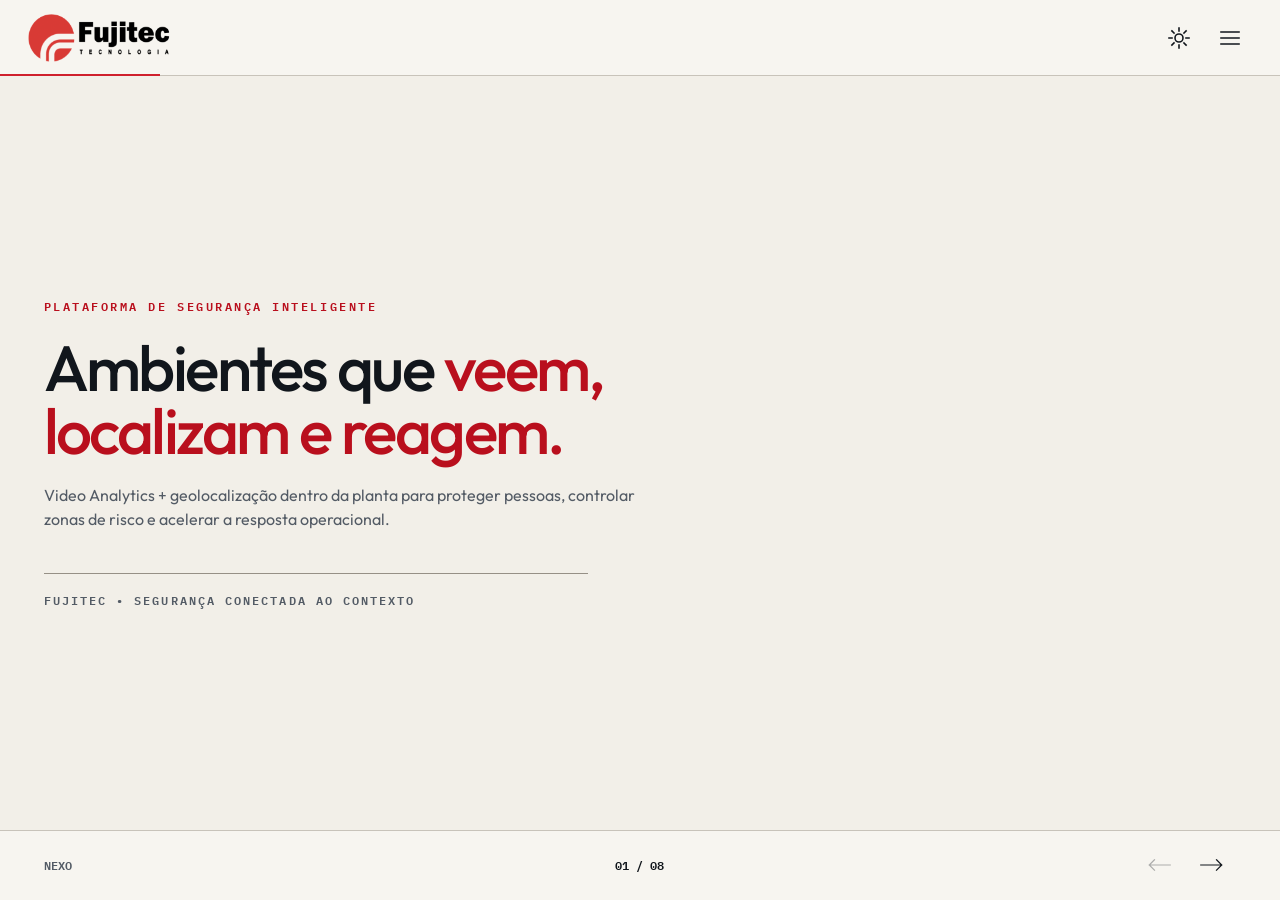
==== commit 474fc78f: "Adiciona capa: Ambientes que veem, localizam e reagem Tela de abertura com os textos da apresentação" ====
--- a/fujitec-apresentacao-geo-analitico.html
+++ b/fujitec-apresentacao-geo-analitico.html
@@ -15,7 +15,7 @@
     <!-- Deck derivado da apresentação global Fujitec: trilha linear única do NEXO cobrindo somente Geolocalização e Video Analytics, sem hub, sem RFID e sem as frentes CFTV e infraestrutura. Mídia e CSS reaproveitados de assets/fujitec-global. -->
     <main class="presentation" data-presentation data-theme="light" aria-label="Apresentação NEXO — Video Analytics e Geolocalização">
       <header class="presentation__header">
-        <a class="brand-home" href="#nexo-01" data-route-link="nexo-01" aria-label="Fujitec — voltar ao início">
+        <a class="brand-home" href="#capa" data-route-link="capa" aria-label="Fujitec — voltar ao início">
           <span class="brand-logo" role="img" aria-label="Fujitec Tecnologia">
             <span class="brand-logo__asset" aria-hidden="true">
               <span class="brand-logo__mark"></span>
@@ -24,7 +24,7 @@
           </span>
         </a>
         <div class="header-actions">
-          <a class="header-control" href="fujitec-apresentacao-geo-analitico-dark.html#nexo-01" data-theme-link aria-label="Abrir tema escuro preservando a tela atual">
+          <a class="header-control" href="fujitec-apresentacao-geo-analitico-dark.html#capa" data-theme-link aria-label="Abrir tema escuro preservando a tela atual">
             <svg class="icon theme-icon--light" viewBox="0 0 24 24" aria-hidden="true"><circle cx="12" cy="12" r="4"></circle><path d="M12 2v3M12 19v3M2 12h3M19 12h3M4.9 4.9 7 7M17 17l2.1 2.1M19.1 4.9 17 7M7 17l-2.1 2.1"></path></svg>
             <svg class="icon theme-icon--dark" viewBox="0 0 24 24" aria-hidden="true"><path d="M20 15.2A8 8 0 0 1 8.8 4 8.2 8.2 0 1 0 20 15.2Z"></path></svg>
           </a>
@@ -36,6 +36,7 @@
 
       <aside id="presentation-menu" class="presentation__menu" data-menu hidden aria-hidden="true" aria-label="Telas da apresentação">
         <nav>
+          <a href="#capa" data-route-link="capa"><span>Capa</span><svg class="icon" viewBox="0 0 32 16" aria-hidden="true"><path d="M1 8h28M22 1l7 7-7 7"></path></svg></a>
           <a href="#nexo-01" data-route-link="nexo-01"><span>Visão geral</span><svg class="icon" viewBox="0 0 32 16" aria-hidden="true"><path d="M1 8h28M22 1l7 7-7 7"></path></svg></a>
           <a href="#nexo-05" data-route-link="nexo-05"><span>Mapa operacional</span><svg class="icon" viewBox="0 0 32 16" aria-hidden="true"><path d="M1 8h28M22 1l7 7-7 7"></path></svg></a>
           <a href="#nexo-06" data-route-link="nexo-06"><span>Crachá e localização</span><svg class="icon" viewBox="0 0 32 16" aria-hidden="true"><path d="M1 8h28M22 1l7 7-7 7"></path></svg></a>
@@ -47,7 +48,7 @@
       </aside>
 
       <div class="presentation__progress" aria-label="Progresso da trilha">
-        <span data-progress role="progressbar" aria-label="Progresso da trilha" aria-valuemin="1" aria-valuemax="7" aria-valuenow="1"></span>
+        <span data-progress role="progressbar" aria-label="Progresso da trilha" aria-valuemin="1" aria-valuemax="8" aria-valuenow="1"></span>
       </div>
 
       <div class="presentation__stage">
@@ -56,7 +57,7 @@
 
       <footer class="presentation__footer" data-footer hidden>
         <span class="presentation__trail-label" data-trail-label></span>
-        <span class="presentation__counter" data-counter>01 / 07</span>
+        <span class="presentation__counter" data-counter>01 / 08</span>
         <nav class="presentation__nav" aria-label="Navegação da trilha">
           <button class="nav-button" type="button" data-prev aria-label="Tela anterior">
             <svg class="icon icon--left" viewBox="0 0 32 16" aria-hidden="true"><path d="M1 8h28M22 1l7 7-7 7"></path></svg>
--- a/assets/fujitec-geo/css/geo.css
+++ b/assets/fujitec-geo/css/geo.css
@@ -12,6 +12,54 @@
 .nav-button:disabled {
   opacity: 0.32;
   pointer-events: none;
+}
+
+/* Capa: tela de abertura em coluna única, sem visual lateral. */
+.slide--cover .slide__inner {
+  grid-template-columns: 1fr;
+}
+
+.slide__copy--cover {
+  max-width: 60rem;
+}
+
+.cover-kicker {
+  display: block;
+  margin-bottom: clamp(1rem, 2.4vh, 1.7rem);
+  color: var(--red-strong);
+  font-family: var(--font-mono);
+  font-size: var(--small);
+  font-weight: 600;
+  letter-spacing: 0.22em;
+  text-transform: uppercase;
+}
+
+.slide__copy--cover h2 {
+  max-width: 18ch;
+  font-size: var(--display-xl);
+}
+
+.slide__copy--cover h2 em {
+  color: var(--red-strong);
+  font-style: normal;
+}
+
+.slide__copy--cover > p {
+  max-width: 56ch;
+}
+
+.cover-signature {
+  display: block;
+  max-width: 34rem;
+  margin-top: clamp(1.8rem, 4.5vh, 3rem);
+  padding-top: 1rem;
+  border-top: 1px solid var(--line-strong);
+  color: var(--muted);
+  font-family: var(--font-mono);
+  font-size: var(--small);
+  font-weight: 600;
+  letter-spacing: 0.18em;
+  text-transform: uppercase;
 }
 
 @media (max-width: 74rem) {
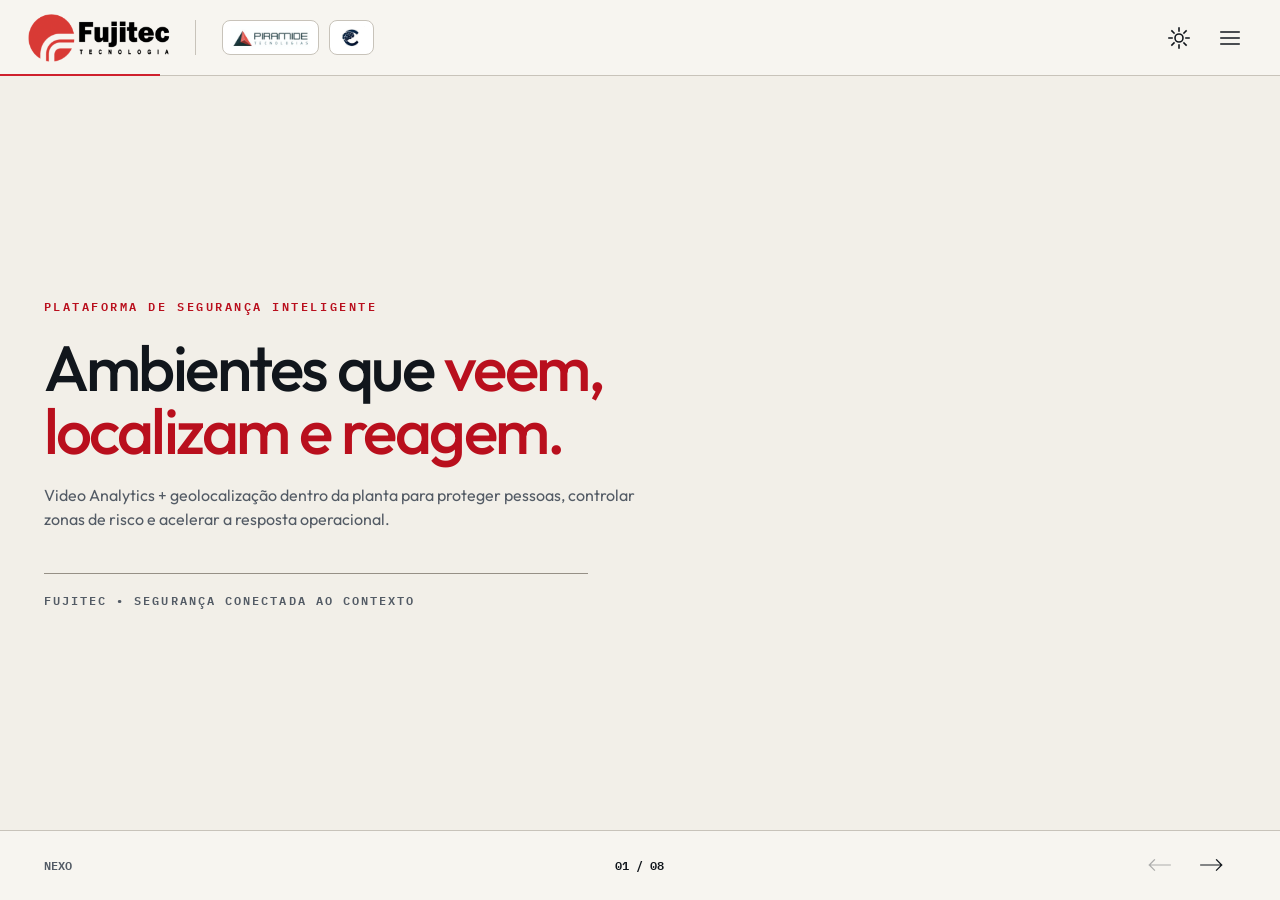
==== commit eaf5d9ad: "Adiciona logos Piramide Tecnologias e Cognitia ao cabeçalho Chips brancos ao lado da marca Fujitec, " ====
--- a/fujitec-apresentacao-geo-analitico.html
+++ b/fujitec-apresentacao-geo-analitico.html
@@ -23,6 +23,10 @@
             </span>
           </span>
         </a>
+        <span class="header-partners" aria-label="Parceiros: Piramide Tecnologias e Cognitia Soluções Inteligentes">
+          <img src="assets/fujitec-geo/brand/piramide-logo.png" alt="Piramide Tecnologias">
+          <img src="assets/fujitec-geo/brand/cognitia-logo.jpg" alt="Cognitia Soluções Inteligentes">
+        </span>
         <div class="header-actions">
           <a class="header-control" href="fujitec-apresentacao-geo-analitico-dark.html#capa" data-theme-link aria-label="Abrir tema escuro preservando a tela atual">
             <svg class="icon theme-icon--light" viewBox="0 0 24 24" aria-hidden="true"><circle cx="12" cy="12" r="4"></circle><path d="M12 2v3M12 19v3M2 12h3M19 12h3M4.9 4.9 7 7M17 17l2.1 2.1M19.1 4.9 17 7M7 17l-2.1 2.1"></path></svg>
--- a/assets/fujitec-geo/css/geo.css
+++ b/assets/fujitec-geo/css/geo.css
@@ -12,6 +12,121 @@
 .nav-button:disabled {
   opacity: 0.32;
   pointer-events: none;
+}
+
+.overview-visual__map video {
+  object-position: center;
+  background: #04070c;
+}
+
+/* Logos dos parceiros (Piramide e Cognitia) ao lado da marca Fujitec. */
+.header-partners {
+  display: flex;
+  align-items: center;
+  gap: 0.6rem;
+  margin-right: auto;
+  margin-left: clamp(0.9rem, 2vw, 1.6rem);
+  padding-left: clamp(0.9rem, 2vw, 1.6rem);
+  border-left: 1px solid var(--line);
+}
+
+.header-partners img {
+  height: 2.15rem;
+  padding: 0.28rem 0.5rem;
+  border: 1px solid var(--line);
+  border-radius: 0.5rem;
+  background: #fff;
+}
+
+@media (max-width: 38rem) {
+  .header-partners {
+    gap: 0.4rem;
+    margin-left: 0.6rem;
+    padding-left: 0.6rem;
+  }
+
+  .header-partners img {
+    height: 1.65rem;
+    padding: 0.2rem 0.35rem;
+  }
+}
+
+/* Tela de pessoas por área: planta inteira, centralizada e sem recorte. */
+.people-map figure {
+  background: #04070c;
+}
+
+.people-map figure img {
+  object-fit: contain;
+  object-position: center;
+}
+
+.people-map .location-pulse {
+  display: none;
+}
+
+.badge-system__map video {
+  object-position: center;
+  background: #04070c;
+}
+
+.zone-map video {
+  width: 100%;
+  height: 100%;
+  object-fit: cover;
+  object-position: center;
+  background: #04070c;
+}
+
+/* Cartão explicativo do crachá RTLS na coluna de texto. */
+.device-card {
+  display: grid;
+  grid-template-columns: clamp(6.5rem, 8vw, 9rem) 1fr;
+  gap: clamp(1rem, 1.6vw, 1.5rem);
+  align-items: center;
+  max-width: 34rem;
+  margin-top: clamp(1.4rem, 3vh, 2.4rem);
+  padding-top: clamp(1.1rem, 2.2vh, 1.8rem);
+  border-top: 2px solid var(--red);
+}
+
+.device-card img {
+  width: 100%;
+  border: 1px solid var(--line);
+  border-radius: 0.7rem;
+  background: #fff;
+  box-shadow: var(--shadow);
+}
+
+.device-card strong {
+  display: block;
+  font-size: clamp(1rem, 1.1vw, 1.2rem);
+  font-weight: 600;
+}
+
+.device-card span {
+  display: block;
+  margin-top: 0.35rem;
+  color: var(--muted);
+  font-size: var(--body);
+  line-height: 1.45;
+}
+
+/* O vídeo da planta 2D já traz seus próprios marcadores;
+   os quadrados vermelhos animados saem desta tela. */
+.slide--zone-map .zone-map__routes {
+  display: none;
+}
+
+/* Com o vídeo, as etiquetas ficam à esquerda para não cobrir o painel
+   de histórico de trajeto mostrado na gravação. */
+.slide--zone-map .zone-map figcaption {
+  right: auto;
+  left: var(--gutter);
+}
+
+.slide--zone-map .zone-map figcaption span {
+  transform: translateX(calc(var(--zone-index) * 1rem));
 }
 
 /* Capa: tela de abertura em coluna única, sem visual lateral. */
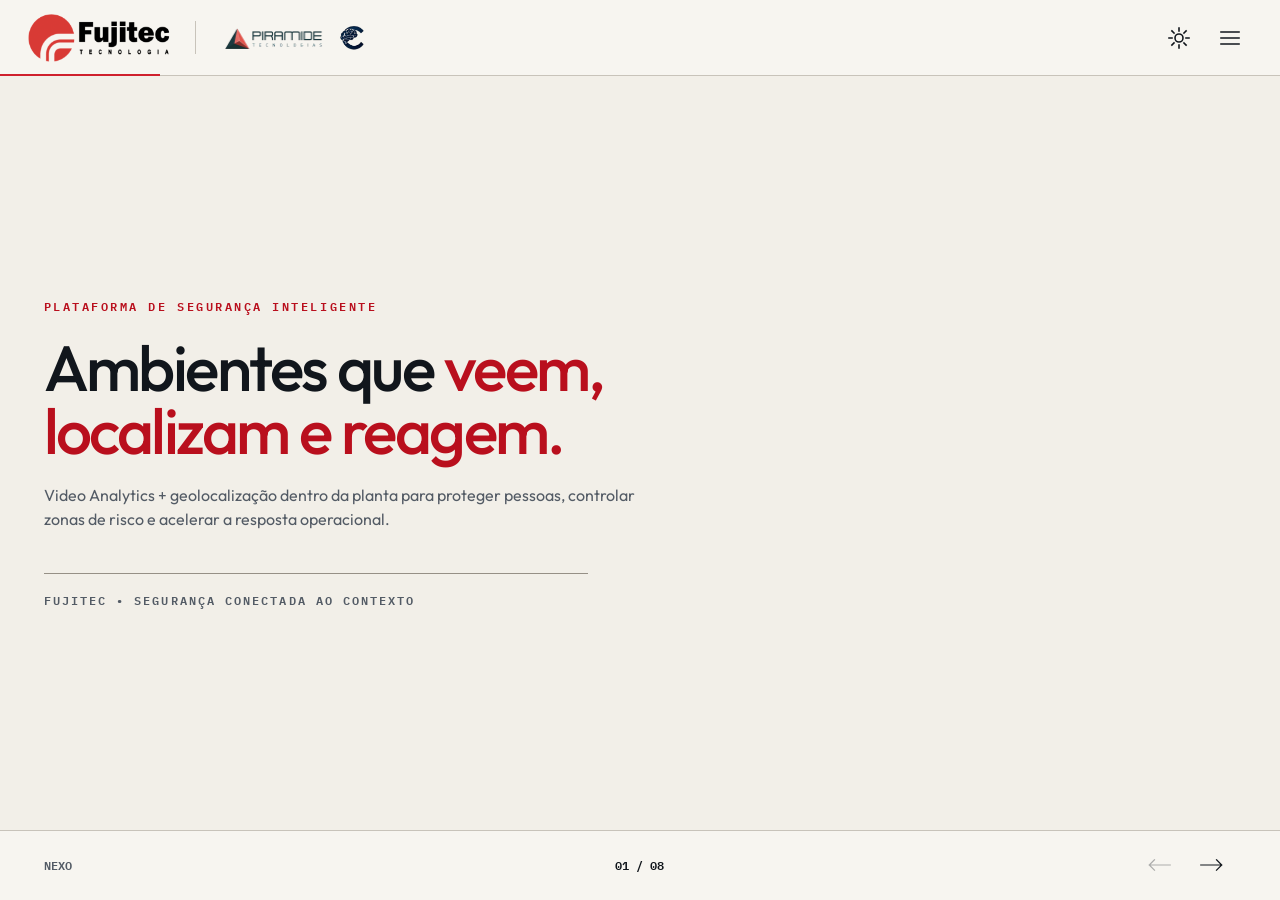
==== commit 1adf2394: "Logos dos parceiros sem chip, na estética da marca Fujitec Fundo transparente, cores originais no te" ====
--- a/fujitec-apresentacao-geo-analitico.html
+++ b/fujitec-apresentacao-geo-analitico.html
@@ -25,7 +25,7 @@
         </a>
         <span class="header-partners" aria-label="Parceiros: Piramide Tecnologias e Cognitia Soluções Inteligentes">
           <img src="assets/fujitec-geo/brand/piramide-logo.png" alt="Piramide Tecnologias">
-          <img src="assets/fujitec-geo/brand/cognitia-logo.jpg" alt="Cognitia Soluções Inteligentes">
+          <img src="assets/fujitec-geo/brand/cognitia-logo.png" alt="Cognitia Soluções Inteligentes">
         </span>
         <div class="header-actions">
           <a class="header-control" href="fujitec-apresentacao-geo-analitico-dark.html#capa" data-theme-link aria-label="Abrir tema escuro preservando a tela atual">
--- a/assets/fujitec-geo/css/geo.css
+++ b/assets/fujitec-geo/css/geo.css
@@ -31,23 +31,30 @@
 }
 
 .header-partners img {
-  height: 2.15rem;
-  padding: 0.28rem 0.5rem;
-  border: 1px solid var(--line);
-  border-radius: 0.5rem;
-  background: #fff;
+  height: 1.9rem;
+}
+
+.header-partners img[alt^="Cognitia"] {
+  height: 2.1rem;
+}
+
+[data-theme="dark"] .header-partners img {
+  filter: brightness(0) invert(1);
 }
 
 @media (max-width: 38rem) {
   .header-partners {
-    gap: 0.4rem;
+    gap: 0.5rem;
     margin-left: 0.6rem;
     padding-left: 0.6rem;
   }
 
   .header-partners img {
-    height: 1.65rem;
-    padding: 0.2rem 0.35rem;
+    height: 1.4rem;
+  }
+
+  .header-partners img[alt^="Cognitia"] {
+    height: 1.55rem;
   }
 }
 
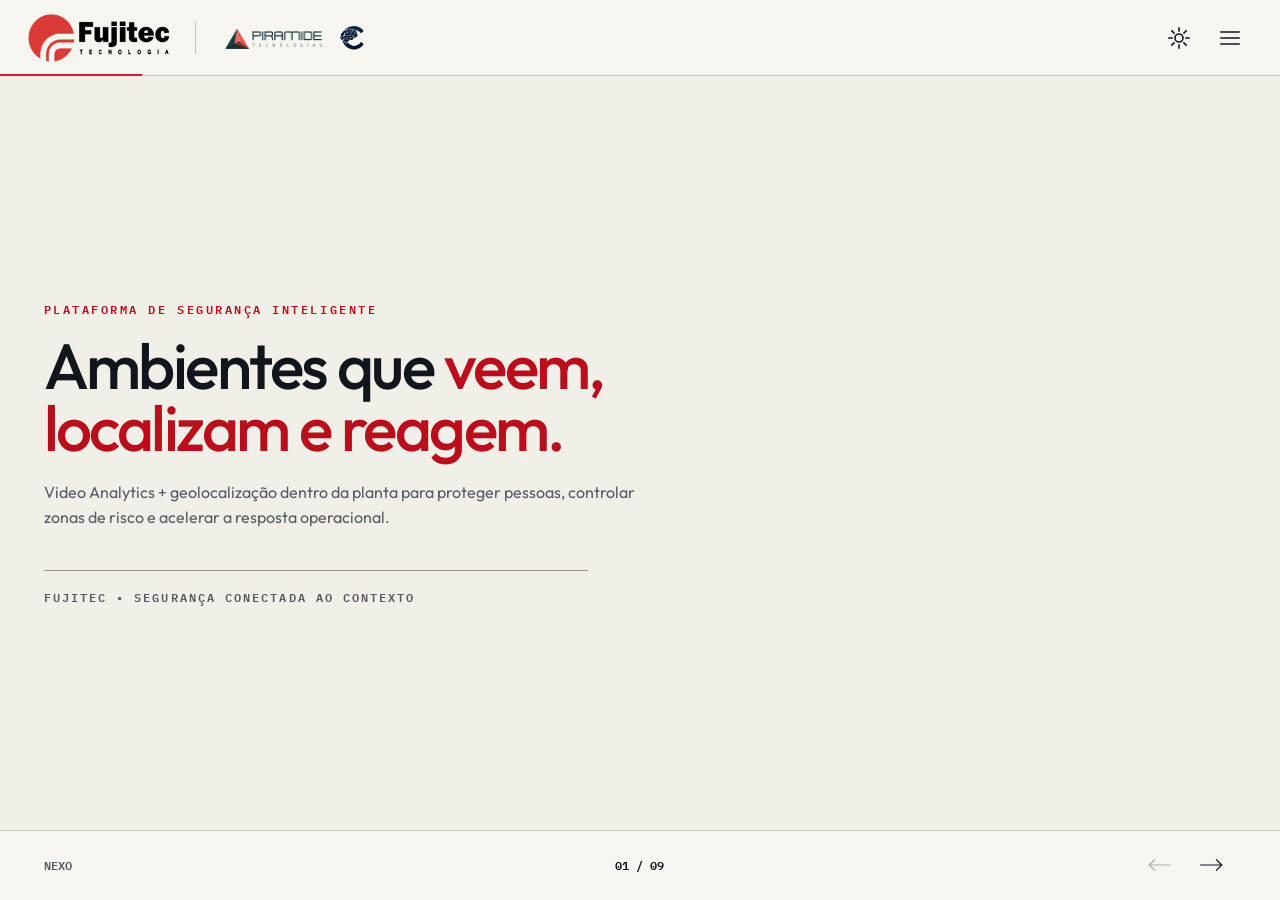
==== commit 7aa1b28e: "Adiciona tela de encerramento Fale conosco Nona tela com contatos (site, e-mail e telefones 19 99777" ====
--- a/fujitec-apresentacao-geo-analitico.html
+++ b/fujitec-apresentacao-geo-analitico.html
@@ -48,11 +48,12 @@
           <a href="#nexo-04" data-route-link="nexo-04"><span>Pessoas por área</span><svg class="icon" viewBox="0 0 32 16" aria-hidden="true"><path d="M1 8h28M22 1l7 7-7 7"></path></svg></a>
           <a href="#nexo-02" data-route-link="nexo-02"><span>Video Analytics</span><svg class="icon" viewBox="0 0 32 16" aria-hidden="true"><path d="M1 8h28M22 1l7 7-7 7"></path></svg></a>
           <a href="#nexo-08" data-route-link="nexo-08"><span>Correlação e report</span><svg class="icon" viewBox="0 0 32 16" aria-hidden="true"><path d="M1 8h28M22 1l7 7-7 7"></path></svg></a>
+          <a href="#contato" data-route-link="contato"><span>Fale conosco</span><svg class="icon" viewBox="0 0 32 16" aria-hidden="true"><path d="M1 8h28M22 1l7 7-7 7"></path></svg></a>
         </nav>
       </aside>
 
       <div class="presentation__progress" aria-label="Progresso da trilha">
-        <span data-progress role="progressbar" aria-label="Progresso da trilha" aria-valuemin="1" aria-valuemax="8" aria-valuenow="1"></span>
+        <span data-progress role="progressbar" aria-label="Progresso da trilha" aria-valuemin="1" aria-valuemax="9" aria-valuenow="1"></span>
       </div>
 
       <div class="presentation__stage">
@@ -61,7 +62,7 @@
 
       <footer class="presentation__footer" data-footer hidden>
         <span class="presentation__trail-label" data-trail-label></span>
-        <span class="presentation__counter" data-counter>01 / 08</span>
+        <span class="presentation__counter" data-counter>01 / 09</span>
         <nav class="presentation__nav" aria-label="Navegação da trilha">
           <button class="nav-button" type="button" data-prev aria-label="Tela anterior">
             <svg class="icon icon--left" viewBox="0 0 32 16" aria-hidden="true"><path d="M1 8h28M22 1l7 7-7 7"></path></svg>
--- a/assets/fujitec-geo/css/geo.css
+++ b/assets/fujitec-geo/css/geo.css
@@ -136,6 +136,104 @@
   transform: translateX(calc(var(--zone-index) * 1rem));
 }
 
+/* Tela de encerramento: contatos e certificações. */
+.slide__copy .cover-kicker {
+  margin-bottom: clamp(0.8rem, 1.8vh, 1.3rem);
+}
+
+.slide__copy h2 em {
+  color: var(--red-strong);
+  font-style: normal;
+}
+
+.contact {
+  height: 100%;
+  display: grid;
+  gap: clamp(1.2rem, 2.6vh, 2rem);
+  align-content: center;
+  max-width: 34rem;
+  margin-left: auto;
+}
+
+.contact__cards {
+  display: grid;
+  border-top: 2px solid var(--red);
+}
+
+.contact-card {
+  display: grid;
+  gap: 0.35rem;
+  padding: clamp(1rem, 2vh, 1.5rem) 1.2rem;
+  border-bottom: 1px solid var(--line);
+  background: var(--surface);
+  text-decoration: none;
+}
+
+.contact-card span {
+  color: var(--muted);
+  font-family: var(--font-mono);
+  font-size: var(--small);
+  font-weight: 600;
+  letter-spacing: 0.16em;
+  text-transform: uppercase;
+}
+
+.contact-card strong {
+  color: var(--red-strong);
+  font-size: clamp(1.15rem, 1.5vw, 1.6rem);
+  font-weight: 600;
+  letter-spacing: -0.02em;
+}
+
+.contact-card small {
+  color: var(--muted);
+  font-size: var(--body);
+}
+
+.contact__certs {
+  display: grid;
+  grid-template-columns: 1fr 1fr;
+  gap: 1px;
+}
+
+.contact__certs figure {
+  display: flex;
+  align-items: center;
+  gap: 0.9rem;
+  margin: 0;
+  padding: 0.9rem 1rem;
+  border: 1px solid var(--line);
+  background: var(--surface);
+}
+
+.contact__certs img {
+  height: clamp(2.6rem, 4vh, 3.4rem);
+  padding: 0.3rem;
+  border-radius: 0.45rem;
+  background: #fff;
+}
+
+.contact__certs figcaption {
+  color: var(--muted);
+  font-family: var(--font-mono);
+  font-size: var(--small);
+  font-weight: 600;
+  letter-spacing: 0.12em;
+  text-transform: uppercase;
+  line-height: 1.4;
+}
+
+@media (max-width: 56.25rem), (orientation: portrait) and (max-width: 64rem) {
+  .contact {
+    max-width: none;
+    margin-left: 0;
+  }
+
+  .contact__certs {
+    grid-template-columns: 1fr;
+  }
+}
+
 /* Capa: tela de abertura em coluna única, sem visual lateral. */
 .slide--cover .slide__inner {
   grid-template-columns: 1fr;
